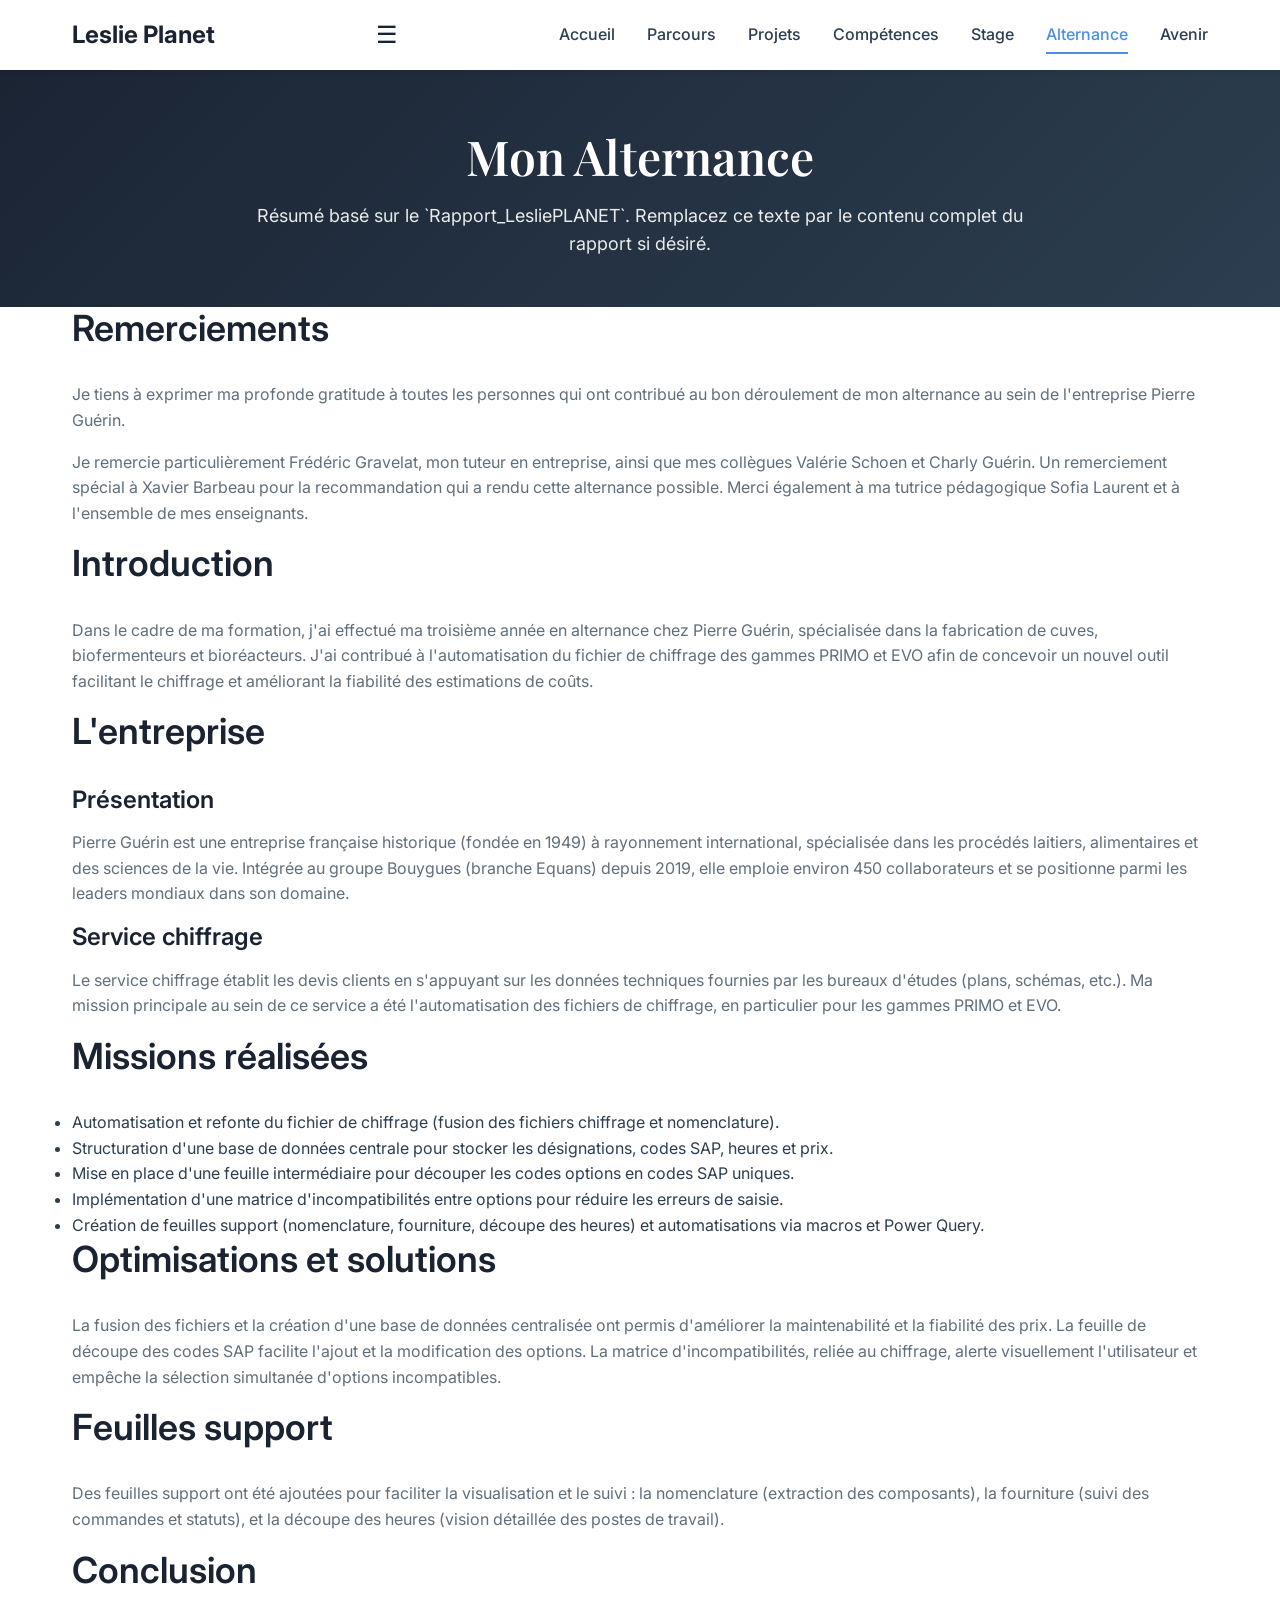
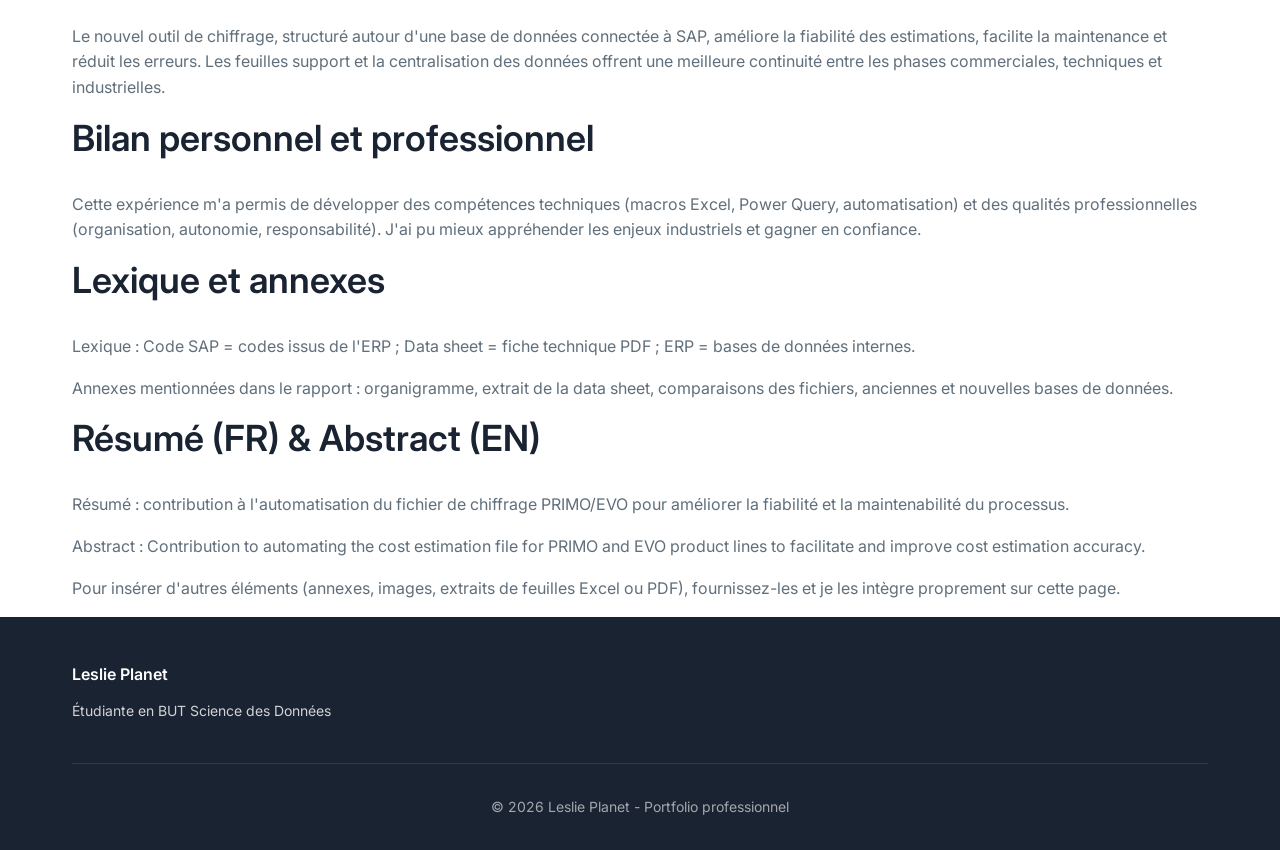
==== alternance.html @ d826988b "Add new page for alternance experience detailing contributions and learnings" ====
<!DOCTYPE html>
<html lang="fr">
<head>
    <meta charset="UTF-8">
    <meta name="viewport" content="width=device-width, initial-scale=1.0">
    <title>Alternance - Leslie Planet</title>
    <link rel="stylesheet" href="css/style.css">
    <meta name="description" content="Page dédiée à mon alternance / expérience en entreprise - contenu basé sur Rapport_V.1.3.0">
</head>
<body>
    <nav class="navbar">
        <div class="nav-container">
            <a href="index.html" class="nav-logo">Leslie Planet</a>
            <ul class="nav-menu">
                <li><a href="index.html" class="nav-link">Accueil</a></li>
                <li><a href="parcours.html" class="nav-link">Parcours</a></li>
                <li><a href="projets.html" class="nav-link">Projets</a></li>
                <li><a href="competences.html" class="nav-link">Compétences</a></li>
                <li><a href="stage.html" class="nav-link">Stage</a></li>
                <li><a href="alternance.html" class="nav-link active">Alternance</a></li>
                <li><a href="avenir.html" class="nav-link">Avenir</a></li>
            </ul>
        </div>
    </nav>

    <section class="page-header">
        <div class="container">
            <h1>Mon Alternance</h1>
            <p class="page-subtitle">Résumé basé sur le `Rapport_LesliePLANET`. Remplacez ce texte par le contenu complet du rapport si désiré.</p>
        </div>
    </section>

    <section class="content-section">
        <div class="container">
            <h2>Remerciements</h2>
            <p>Je tiens à exprimer ma profonde gratitude à toutes les personnes qui ont contribué au bon déroulement de mon alternance au sein de l'entreprise Pierre Guérin.</p>
            <p>Je remercie particulièrement Frédéric Gravelat, mon tuteur en entreprise, ainsi que mes collègues Valérie Schoen et Charly Guérin. Un remerciement spécial à Xavier Barbeau pour la recommandation qui a rendu cette alternance possible. Merci également à ma tutrice pédagogique Sofia Laurent et à l'ensemble de mes enseignants.</p>

            <h2>Introduction</h2>
            <p>Dans le cadre de ma formation, j'ai effectué ma troisième année en alternance chez Pierre Guérin, spécialisée dans la fabrication de cuves, biofermenteurs et bioréacteurs. J'ai contribué à l'automatisation du fichier de chiffrage des gammes PRIMO et EVO afin de concevoir un nouvel outil facilitant le chiffrage et améliorant la fiabilité des estimations de coûts.</p>

            <h2>L'entreprise</h2>
            <h3>Présentation</h3>
            <p>Pierre Guérin est une entreprise française historique (fondée en 1949) à rayonnement international, spécialisée dans les procédés laitiers, alimentaires et des sciences de la vie. Intégrée au groupe Bouygues (branche Equans) depuis 2019, elle emploie environ 450 collaborateurs et se positionne parmi les leaders mondiaux dans son domaine.</p>

            <h3>Service chiffrage</h3>
            <p>Le service chiffrage établit les devis clients en s'appuyant sur les données techniques fournies par les bureaux d'études (plans, schémas, etc.). Ma mission principale au sein de ce service a été l'automatisation des fichiers de chiffrage, en particulier pour les gammes PRIMO et EVO.</p>

            <h2>Missions réalisées</h2>
            <ul>
                <li>Automatisation et refonte du fichier de chiffrage (fusion des fichiers chiffrage et nomenclature).</li>
                <li>Structuration d'une base de données centrale pour stocker les désignations, codes SAP, heures et prix.</li>
                <li>Mise en place d'une feuille intermédiaire pour découper les codes options en codes SAP uniques.</li>
                <li>Implémentation d'une matrice d'incompatibilités entre options pour réduire les erreurs de saisie.</li>
                <li>Création de feuilles support (nomenclature, fourniture, découpe des heures) et automatisations via macros et Power Query.</li>
            </ul>

            <h2>Optimisations et solutions</h2>
            <p>La fusion des fichiers et la création d'une base de données centralisée ont permis d'améliorer la maintenabilité et la fiabilité des prix. La feuille de découpe des codes SAP facilite l'ajout et la modification des options. La matrice d'incompatibilités, reliée au chiffrage, alerte visuellement l'utilisateur et empêche la sélection simultanée d'options incompatibles.</p>

            <h2>Feuilles support</h2>
            <p>Des feuilles support ont été ajoutées pour faciliter la visualisation et le suivi : la nomenclature (extraction des composants), la fourniture (suivi des commandes et statuts), et la découpe des heures (vision détaillée des postes de travail).</p>

            <h2>Conclusion</h2>
            <p>Le nouvel outil de chiffrage, structuré autour d'une base de données connectée à SAP, améliore la fiabilité des estimations, facilite la maintenance et réduit les erreurs. Les feuilles support et la centralisation des données offrent une meilleure continuité entre les phases commerciales, techniques et industrielles.</p>

            <h2>Bilan personnel et professionnel</h2>
            <p>Cette expérience m'a permis de développer des compétences techniques (macros Excel, Power Query, automatisation) et des qualités professionnelles (organisation, autonomie, responsabilité). J'ai pu mieux appréhender les enjeux industriels et gagner en confiance.</p>

            <h2>Lexique et annexes</h2>
            <p>Lexique : Code SAP = codes issus de l'ERP ; Data sheet = fiche technique PDF ; ERP = bases de données internes.</p>
            <p>Annexes mentionnées dans le rapport : organigramme, extrait de la data sheet, comparaisons des fichiers, anciennes et nouvelles bases de données.</p>

            <h2>Résumé (FR) & Abstract (EN)</h2>
            <p>Résumé : contribution à l'automatisation du fichier de chiffrage PRIMO/EVO pour améliorer la fiabilité et la maintenabilité du processus.</p>
            <p>Abstract : Contribution to automating the cost estimation file for PRIMO and EVO product lines to facilitate and improve cost estimation accuracy.</p>

            <p>Pour insérer d'autres éléments (annexes, images, extraits de feuilles Excel ou PDF), fournissez-les et je les intègre proprement sur cette page.</p>
        </div>
    </section>

    <footer class="footer">
        <div class="container">
            <div class="footer-content">
                <div class="footer-section">
                    <h4>Leslie Planet</h4>
                    <p>Étudiante en BUT Science des Données</p>
                </div>
            </div>
            <div class="footer-bottom">
                <p>&copy; 2026 Leslie Planet - Portfolio professionnel</p>
            </div>
        </div>
    </footer>

    <script src="js/script.js"></script>
</body>
</html>
---- css/style.css ----
@import url('https://fonts.googleapis.com/css2?family=Inter:wght@300;400;500;600;700&family=Playfair+Display:wght@700&display=swap');

/* Variables CSS */
:root {
    --primary-dark: #1a2332;
    --primary-blue: #4a90e2;
    --secondary-blue: #357abd;
    --light-bg: #f5f7fa;
    --text-dark: #2c3e50;
    --text-light: #606f7b;
    --white: #ffffff;
    --border-color: #e1e8ed;
    --shadow-sm: 0 2px 4px rgba(0,0,0,0.05);
    --shadow-md: 0 4px 12px rgba(0,0,0,0.08);
    --shadow-lg: 0 8px 24px rgba(0,0,0,0.12);
    --transition: all 0.3s ease;
    
    /* Couleurs des compétences */
    --comp-1-primary: #4a90e2;
    --comp-1-secondary: #357abd;
    --comp-2-primary: #27ae60;
    --comp-2-secondary: #1e8449;
    --comp-3-primary: #f39c12;
    --comp-3-secondary: #d68910;
    --comp-4-primary: #9b59b6;
    --comp-4-secondary: #7d3c98;
}

/* Reset & Base */
* {
    margin: 0;
    padding: 0;
    box-sizing: border-box;
}

body {
    font-family: 'Inter', sans-serif;
    background-color: var(--white);
    color: var(--text-dark);
    line-height: 1.6;
    font-size: 16px;
}

h1, h2, h3, h4, h5, h6 {
    font-weight: 600;
    line-height: 1.2;
    color: var(--primary-dark);
}

h1 {
    font-size: 3rem;
    font-family: 'Playfair Display', serif;
}

h2 {
    font-size: 2.25rem;
    margin-bottom: 2rem;
}

h3 {
    font-size: 1.5rem;
    margin-bottom: 1rem;
}

p {
    margin-bottom: 1rem;
    color: var(--text-light);
}

a {
    text-decoration: none;
    color: var(--primary-blue);
    transition: var(--transition);
}

a:hover {
    color: var(--secondary-blue);
}

.container {
    max-width: 1200px;
    margin: 0 auto;
    padding: 0 2rem;
}

/* Navigation */
.navbar {
    position: fixed;
    top: 0;
    left: 0;
    right: 0;
    background: var(--white);
    box-shadow: var(--shadow-sm);
    z-index: 1000;
    padding: 1rem 0;
}

.nav-container {
    max-width: 1200px;
    margin: 0 auto;
    padding: 0 2rem;
    display: flex;
    justify-content: space-between;
    align-items: center;
}

.nav-logo {
    font-size: 1.5rem;
    font-weight: 700;
    color: var(--primary-dark);
}

.nav-menu {
    display: flex;
    list-style: none;
    gap: 2rem;
}

.nav-link {
    color: var(--text-dark);
    font-weight: 500;
    padding: 0.5rem 0;
    border-bottom: 2px solid transparent;
    transition: var(--transition);
}

.nav-link:hover,
.nav-link.active {
    color: var(--primary-blue);
    border-bottom-color: var(--primary-blue);
}

/* Hero Section */
.hero {
    min-height: 100vh;
    display: flex;
    align-items: center;
    padding: 6rem 2rem 4rem;
    background: linear-gradient(135deg, var(--light-bg) 0%, var(--white) 100%);
}

.hero .container {
    display: grid;
    grid-template-columns: 1.5fr 1fr;
    gap: 4rem;
    align-items: center;
}

.hero-tag {
    display: inline-block;
    padding: 0.5rem 1rem;
    margin-bottom: 1rem;
    background: var(--primary-blue);
    color: var(--white);
    border-radius: 50px;
    font-size: 0.875rem;
    font-weight: 500;
}

.hero h1 {
    margin-bottom: 1.5rem;
    line-height: 1.1;
}

.hero .highlight {
    color: var(--primary-blue);
}

.hero-description {
    font-size: 1.125rem;
    margin-bottom: 2rem;
    color: var(--text-light);
}

.hero-stats {
    display: flex;
    gap: 3rem;
    margin-bottom: 2rem;
}

.stat-item {
    display: flex;
    flex-direction: column;
}

.stat-number {
    font-size: 2.5rem;
    font-weight: 700;
    color: var(--primary-blue);
    line-height: 1;
}

.stat-label {
    font-size: 0.875rem;
    color: var(--text-light);
    margin-top: 0.5rem;
}

.hero-cta {
    display: flex;
    gap: 1rem;
}

.btn {
    display: inline-block;
    padding: 0.875rem 2rem;
    border-radius: 8px;
    font-weight: 600;
    transition: var(--transition);
}

.btn-primary {
    background: var(--primary-blue);
    color: var(--white);
}

.btn-primary:hover {
    background: var(--secondary-blue);
    transform: translateY(-2px);
    box-shadow: var(--shadow-md);
}

.btn-secondary {
    background: transparent;
    color: var(--primary-blue);
    border: 2px solid var(--primary-blue);
}

.btn-secondary:hover {
    background: var(--primary-blue);
    color: var(--white);
}

.hero-image img {
    width: 100%;
    max-width: 400px;
    border-radius: 20px;
    box-shadow: var(--shadow-lg);
    object-fit: cover;
}

/* Page Header */
.page-header {
    padding: 8rem 0 3rem;
    background: linear-gradient(135deg, var(--primary-dark) 0%, var(--text-dark) 100%);
    color: var(--white);
    text-align: center;
}

.page-header h1 {
    color: var(--white);
    margin-bottom: 1rem;
}

.page-subtitle {
    font-size: 1.125rem;
    color: rgba(255,255,255,0.9);
    max-width: 800px;
    margin: 0 auto;
}

/* Intro Section */
.intro-section {
    padding: 4rem 0;
}

.intro-grid {
    display: grid;
    grid-template-columns: 1.5fr 1fr;
    gap: 3rem;
    align-items: start;
}

.intro-text p {
    margin-bottom: 1.5rem;
}

.intro-values h3 {
    margin-bottom: 1.5rem;
}

.values-list {
    list-style: none;
}

.values-list li {
    display: flex;
    gap: 1rem;
    margin-bottom: 1.5rem;
    padding: 1rem;
    background: var(--light-bg);
    border-radius: 8px;
}

.value-icon {
    font-size: 2rem;
    flex-shrink: 0;
}

.values-list strong {
    display: block;
    color: var(--primary-dark);
    margin-bottom: 0.25rem;
}

.values-list p {
    margin: 0;
    font-size: 0.875rem;
}

/* Highlights Section */
.highlights-section {
    padding: 4rem 0;
    background: var(--light-bg);
}

.highlights-grid {
    display: grid;
    grid-template-columns: repeat(auto-fit, minmax(280px, 1fr));
    gap: 2rem;
}

.highlight-card {
    padding: 2rem;
    background: var(--white);
    border-radius: 12px;
    box-shadow: var(--shadow-sm);
    transition: var(--transition);
    display: flex;
    flex-direction: column;
}

.highlight-card:hover {
    transform: translateY(-4px);
    box-shadow: var(--shadow-md);
}

.card-icon {
    font-size: 3rem;
    margin-bottom: 1rem;
}

.highlight-card h3 {
    color: var(--primary-dark);
    margin-bottom: 0.75rem;
}

.highlight-card p {
    flex-grow: 1;
    margin-bottom: 1rem;
}

.card-link {
    color: var(--primary-blue);
    font-weight: 600;
    font-size: 0.875rem;
}

/* Formation Section - Chronographie */
.formation-section {
    padding: 4rem 0;
    background: var(--light-bg);
}

.formation-timeline {
    position: relative;
    padding-left: 5rem;
    margin-top: 3rem;
}

.formation-timeline::before {
    content: '';
    position: absolute;
    left: 2.5rem;
    top: 0;
    bottom: 0;
    width: 3px;
    background: linear-gradient(to bottom, var(--primary-blue), var(--secondary-blue));
}

.formation-timeline-item {
    position: relative;
    margin-bottom: 3rem;
    padding-left: 2rem;
}

.formation-timeline-item.highlighted .formation-timeline-content {
    border: 2px solid var(--primary-blue);
    box-shadow: 0 8px 20px rgba(74, 144, 226, 0.15);
}

.formation-timeline-marker {
    position: absolute;
    left: -4.75rem;
    top: 0;
    width: 5rem;
    height: 5rem;
    background: var(--primary-blue);
    border-radius: 50%;
    display: flex;
    align-items: center;
    justify-content: center;
    border: 4px solid var(--white);
    box-shadow: 0 4px 12px rgba(74, 144, 226, 0.3);
    z-index: 2;
}

.formation-year {
    color: var(--white);
    font-weight: 700;
    font-size: 1.1rem;
}

.formation-timeline-content {
    background: var(--white);
    padding: 2.5rem;
    border-radius: 12px;
    box-shadow: var(--shadow-sm);
    transition: var(--transition);
    position: relative;
}

.formation-timeline-content::before {
    content: '';
    position: absolute;
    left: -1rem;
    top: 2rem;
    width: 0;
    height: 0;
    border-style: solid;
    border-width: 10px 16px 10px 0;
    border-color: transparent var(--white) transparent transparent;
}

.formation-timeline-content:hover {
    transform: translateX(8px);
    box-shadow: var(--shadow-md);
}

.formation-icon {
    font-size: 3rem;
    margin-bottom: 1rem;
}

.formation-timeline-content h3 {
    color: var(--primary-blue);
    margin-bottom: 0.5rem;
    font-size: 1.5rem;
}

.formation-date {
    display: inline-block;
    padding: 0.25rem 0.75rem;
    background: var(--primary-blue);
    color: var(--white);
    border-radius: 20px;
    font-size: 0.875rem;
    font-weight: 600;
    margin-bottom: 0.5rem;
}

.formation-lieu {
    color: var(--text-light);
    margin-bottom: 1.5rem;
    font-style: italic;
}

.formation-details h4 {
    color: var(--text-dark);
    margin-top: 1.5rem;
    margin-bottom: 0.75rem;
    font-size: 1rem;
}

.formation-details ul {
    margin: 0.5rem 0 1rem 1.5rem;
}

.formation-details li {
    margin-bottom: 0.5rem;
    line-height: 1.6;
}

.formation-desc {
    color: var(--text-light);
    line-height: 1.6;
    margin-top: 1rem;
}

/* Engagement Section */
.engagement-section {
    padding: 4rem 0;
}

.engagement-card {
    background: var(--white);
    padding: 2.5rem;
    border-radius: 12px;
    box-shadow: var(--shadow-md);
    border-left: 4px solid var(--accent-green);
}

.engagement-header {
    display: flex;
    align-items: flex-start;
    gap: 1.5rem;
    margin-bottom: 2rem;
}

.engagement-icon {
    font-size: 3.5rem;
    line-height: 1;
}

.engagement-header h3 {
    color: var(--primary-blue);
    margin-bottom: 0.5rem;
}

.engagement-role {
    display: block;
    font-weight: 600;
    color: var(--text-dark);
    margin-bottom: 0.25rem;
}

.engagement-date {
    display: inline-block;
    padding: 0.25rem 0.75rem;
    background: var(--accent-green);
    color: var(--white);
    border-radius: 20px;
    font-size: 0.875rem;
    font-weight: 600;
}

.engagement-content {
    line-height: 1.7;
}

.engagement-desc {
    color: var(--text-light);
    margin-bottom: 1.5rem;
    font-size: 1.05rem;
}

.engagement-content h4 {
    color: var(--text-dark);
    margin-top: 1.5rem;
    margin-bottom: 0.75rem;
    font-size: 1rem;
}

.engagement-content ul {
    margin: 0.5rem 0 1.5rem 1.5rem;
}

.engagement-content li {
    margin-bottom: 0.5rem;
}

.engagement-impact {
    margin-top: 2rem;
    padding: 1.5rem;
    background: var(--light-bg);
    border-radius: 8px;
    color: var(--text-dark);
    font-style: italic;
}

/* Timeline */
.timeline-section {
    padding: 4rem 0;
}

.timeline {
    position: relative;
    padding-left: 4rem;
}

.timeline::before {
    content: '';
    position: absolute;
    left: 1rem;
    top: 0;
    bottom: 0;
    width: 2px;
    background: var(--border-color);
}

.timeline-item {
    position: relative;
    margin-bottom: 3rem;
}

.timeline-marker {
    position: absolute;
    left: -3.25rem;
    width: 3rem;
    height: 3rem;
    background: var(--primary-blue);
    color: var(--white);
    border-radius: 50%;
    display: flex;
    align-items: center;
    justify-content: center;
    font-weight: 700;
    font-size: 1.125rem;
    box-shadow: var(--shadow-md);
}

.timeline-content {
    background: var(--white);
    padding: 2rem;
    border-radius: 12px;
    box-shadow: var(--shadow-sm);
}

.timeline-content h3 {
    color: var(--primary-dark);
    margin-bottom: 0.5rem;
}

.timeline-date {
    display: block;
    color: var(--primary-blue);
    font-size: 0.875rem;
    margin-bottom: 1.5rem;
    font-weight: 500;
}

.skills-block {
    margin-bottom: 1.5rem;
    padding: 1rem;
    background: var(--light-bg);
    border-radius: 8px;
}

.skills-block h4 {
    color: var(--primary-dark);
    margin-bottom: 0.75rem;
}

.skill-tags {
    display: flex;
    flex-wrap: wrap;
    gap: 0.5rem;
    margin-top: 0.75rem;
}

.tag {
    display: inline-block;
    padding: 0.375rem 0.75rem;
    background: var(--white);
    color: var(--primary-blue);
    border-radius: 50px;
    font-size: 0.75rem;
    font-weight: 500;
    border: 1px solid var(--border-color);
}

.project-link {
    margin-top: 1rem;
    padding-top: 1rem;
    border-top: 1px solid var(--border-color);
    font-size: 0.875rem;
}

/* Progression Summary */
.progression-summary {
    padding: 4rem 0;
    background: var(--light-bg);
}

.progression-grid {
    display: grid;
    grid-template-columns: repeat(auto-fit, minmax(250px, 1fr));
    gap: 2rem;
}

.progression-card {
    background: var(--white);
    padding: 1.5rem;
    border-radius: 12px;
    box-shadow: var(--shadow-sm);
}

.progression-bar {
    margin: 1rem 0;
}

.bar {
    height: 8px;
    background: var(--border-color);
    border-radius: 50px;
    overflow: hidden;
}

.bar-fill {
    height: 100%;
    background: linear-gradient(90deg, var(--primary-blue), var(--secondary-blue));
    border-radius: 50px;
    transition: width 1s ease;
}

/* Projects Grid */
.filters-section {
    padding: 2rem 0;
    background: var(--light-bg);
}

.filters-section .container {
    display: flex;
    flex-direction: column;
    gap: 1.5rem;
}

.filter-group {
    display: flex;
    flex-direction: column;
    gap: 0.75rem;
}

.filter-group h3 {
    font-size: 1rem;
    margin: 0;
    color: var(--text-dark);
    font-weight: 600;
}

.filters {
    display: flex;
    gap: 0.5rem;
    flex-wrap: wrap;
}

.filter-btn {
    padding: 0.5rem 1.25rem;
    background: var(--white);
    border: 2px solid var(--border-color);
    border-radius: 50px;
    color: var(--text-dark);
    font-weight: 500;
    cursor: pointer;
    transition: var(--transition);
    font-size: 0.9rem;
}

.filter-btn:hover,
.filter-btn.active {
    background: var(--primary-blue);
    border-color: var(--primary-blue);
    color: var(--white);
}

.sort {
    display: flex;
    align-items: center;
    align-self: flex-end;
    gap: 0.5rem;
}

.sort select {
    padding: 0.5rem 1rem;
    border: 2px solid var(--border-color);
    border-radius: 8px;
    font-family: inherit;
    cursor: pointer;
}

.projects-grid-section {
    padding: 4rem 0;
}

.projects-grid {
    display: grid;
    grid-template-columns: repeat(auto-fill, minmax(350px, 1fr));
    gap: 2rem;
}

.project-card {
    background: var(--white);
    border-radius: 12px;
    box-shadow: var(--shadow-sm);
    overflow: hidden;
    transition: var(--transition);
}

.project-card:hover {
    transform: translateY(-4px);
    box-shadow: var(--shadow-md);
}

.project-image {
    position: relative;
    height: 200px;
    overflow: hidden;
}

.project-image img {
    width: 100%;
    height: 100%;
    object-fit: cover;
    transition: var(--transition);
}

.project-card:hover .project-image img {
    transform: scale(1.05);
}

.project-overlay {
    position: absolute;
    top: 1rem;
    right: 1rem;
}

.project-semestre {
    padding: 0.375rem 0.75rem;
    background: var(--primary-blue);
    color: var(--white);
    border-radius: 50px;
    font-size: 0.75rem;
    font-weight: 600;
}

.project-content {
    padding: 1.5rem;
}

.project-content h3 {
    margin-bottom: 0.5rem;
}

.project-date {
    color: var(--primary-blue);
    font-size: 0.875rem;
    font-weight: 500;
    margin-bottom: 0.75rem;
}

.project-desc {
    font-size: 0.875rem;
    margin-bottom: 1rem;
}

.project-tags {
    display: flex;
    flex-wrap: wrap;
    gap: 0.5rem;
    margin-bottom: 1rem;
}

.project-difficulty {
    margin-top: 1rem;
    padding-top: 1rem;
    border-top: 1px solid var(--border-color);
    font-size: 0.875rem;
}

.project-difficulty ul {
    margin-top: 0.5rem;
    padding-left: 1.25rem;
}

.project-difficulty li {
    margin-bottom: 0.25rem;
    color: var(--text-light);
}

/* Skills Section */
/* Compétences BUT Maquette */
.competences-but-section {
    padding: 4rem 0;
    background: var(--light-bg);
}

.competence-card {
    background: var(--white);
    border-radius: 16px;
    box-shadow: var(--shadow-md);
    margin-bottom: 3rem;
    overflow: hidden;
    transition: var(--transition);
}

.competence-card:hover {
    box-shadow: var(--shadow-lg);
    transform: translateY(-2px);
}

.competence-card.highlighted {
    border: 2px solid var(--comp-4-primary);
}

/* Couleurs spécifiques par compétence */
.comp-1 .competence-header {
    background: linear-gradient(135deg, var(--comp-1-primary) 0%, var(--comp-1-secondary) 100%);
}

.comp-2 .competence-header {
    background: linear-gradient(135deg, var(--comp-2-primary) 0%, var(--comp-2-secondary) 100%);
}

.comp-3 .competence-header {
    background: linear-gradient(135deg, var(--comp-3-primary) 0%, var(--comp-3-secondary) 100%);
}

.comp-4 .competence-header {
    background: linear-gradient(135deg, var(--comp-4-primary) 0%, var(--comp-4-secondary) 100%);
}

.competence-header {
    color: var(--white);
    padding: 2.5rem 2rem;
    display: flex;
    align-items: center;
    gap: 1.5rem;
    position: relative;
}

.competence-icon {
    font-size: 3rem;
    min-width: 60px;
    text-align: center;
}

.competence-header h2 {
    color: var(--white);
    margin: 0;
    font-size: 1.75rem;
    flex: 1;
}

.parcours-badge {
    position: absolute;
    top: 1rem;
    right: 1rem;
    background: rgba(255, 255, 255, 0.2);
    backdrop-filter: blur(10px);
    color: var(--white);
    padding: 0.5rem 1rem;
    border-radius: 50px;
    font-size: 0.75rem;
    font-weight: 600;
    text-transform: uppercase;
    letter-spacing: 0.5px;
    border: 1px solid rgba(255, 255, 255, 0.3);
}

.competence-levels {
    padding: 0;
}

.competence-level {
    padding: 2rem;
    border-bottom: 1px solid var(--border-color);
}

.competence-level:last-child {
    border-bottom: none;
}

.competence-level h3 {
    display: flex;
    align-items: center;
    gap: 1rem;
    color: var(--primary-dark);
    font-size: 1.25rem;
    margin-bottom: 1.5rem;
}

.level-badge {
    color: var(--white);
    padding: 0.5rem 1rem;
    border-radius: 50px;
    font-size: 0.875rem;
    font-weight: 600;
    white-space: nowrap;
}

.comp-1 .level-badge {
    background: var(--comp-1-primary);
}

.comp-2 .level-badge {
    background: var(--comp-2-primary);
}

.comp-3 .level-badge {
    background: var(--comp-3-primary);
}

.comp-4 .level-badge {
    background: var(--comp-4-primary);
}

.competence-items {
    list-style: none;
    padding: 0;
    margin: 0 0 1.5rem 0;
}

.competence-items li {
    position: relative;
    padding-left: 2rem;
    margin-bottom: 0.75rem;
    color: var(--text-dark);
    line-height: 1.6;
}

.competence-items li::before {
    content: "✓";
    position: absolute;
    left: 0;
    font-weight: bold;
    font-size: 1.1rem;
}

.comp-1 .competence-items li::before {
    color: var(--comp-1-primary);
}

.comp-2 .competence-items li::before {
    color: var(--comp-2-primary);
}

.comp-3 .competence-items li::before {
    color: var(--comp-3-primary);
}

.comp-4 .competence-items li::before {
    color: var(--comp-4-primary);
}

.projets-associes {
    background: var(--light-bg);
    padding: 1rem 1.5rem;
    border-radius: 8px;
    font-size: 0.9rem;
}

.projets-associes strong {
    color: var(--primary-dark);
    margin-right: 0.5rem;
}

.comp-1 .projets-associes a {
    color: var(--comp-1-primary);
}

.comp-2 .projets-associes a {
    color: var(--comp-2-primary);
}

.comp-3 .projets-associes a {
    color: var(--comp-3-primary);
}

.comp-4 .projets-associes a {
    color: var(--comp-4-primary);
}

.projets-associes a {
    text-decoration: none;
    font-weight: 500;
    transition: var(--transition);
}

.projets-associes a:hover {
    text-decoration: underline;
    opacity: 0.8;
}

.projets-associes a::after {
    content: "";
    margin: 0 0.3rem;
}

/* Page Stage */
.stage-overview {
    padding: 4rem 0;
}

.overview-card {
    background: var(--white);
    padding: 2.5rem;
    border-radius: 16px;
    box-shadow: var(--shadow-md);
    margin-bottom: 2rem;
}

.overview-card h2 {
    color: var(--primary-dark);
    margin-bottom: 1.5rem;
}

.ima-stats {
    display: grid;
    grid-template-columns: repeat(auto-fit, minmax(150px, 1fr));
    gap: 2rem;
    margin: 2rem 0;
}

.stat-item {
    display: flex;
    flex-direction: column;
    align-items: center;
    text-align: center;
    padding: 1.5rem;
    background: var(--light-bg);
    border-radius: 12px;
}

.stat-number {
    font-size: 2.5rem;
    font-weight: 700;
    color: var(--primary-blue);
    line-height: 1;
}

.stat-label {
    font-size: 0.875rem;
    color: var(--text-light);
    margin-top: 0.5rem;
}

.secteurs {
    margin-top: 2rem;
}

.secteurs h3 {
    margin-bottom: 1rem;
}

.secteurs ul {
    list-style: none;
    padding: 0;
}

.secteurs li {
    padding: 0.75rem 0;
    border-bottom: 1px solid var(--border-color);
}

.secteurs li:last-child {
    border-bottom: none;
}

/* Système d'onglets */
.missions-section {
    padding: 4rem 0;
    background: var(--light-bg);
}

.tabs-container {
    background: var(--white);
    border-radius: 16px;
    box-shadow: var(--shadow-md);
    overflow: hidden;
}

.tabs-nav {
    display: flex;
    background: var(--light-bg);
    border-bottom: 2px solid var(--border-color);
    overflow-x: auto;
}

.tab-btn {
    flex: 1;
    min-width: 150px;
    padding: 1.25rem 1.5rem;
    background: transparent;
    border: none;
    color: var(--text-dark);
    font-size: 0.95rem;
    font-weight: 500;
    cursor: pointer;
    transition: var(--transition);
    white-space: nowrap;
    position: relative;
}

.tab-btn:hover {
    background: rgba(74, 144, 226, 0.1);
}

.tab-btn.active {
    color: var(--primary-blue);
    background: var(--white);
}

.tab-btn.active::after {
    content: "";
    position: absolute;
    bottom: -2px;
    left: 0;
    right: 0;
    height: 2px;
    background: var(--primary-blue);
}

.tabs-content {
    padding: 3rem;
}

.tab-pane {
    display: none;
}

.tab-pane.active {
    display: block;
    animation: fadeIn 0.3s ease-in;
}

@keyframes fadeIn {
    from {
        opacity: 0;
        transform: translateY(10px);
    }
    to {
        opacity: 1;
        transform: translateY(0);
    }
}

.tab-pane h3 {
    color: var(--primary-dark);
    margin-bottom: 2rem;
    font-size: 1.75rem;
}

/* Mission items */
.mission-item {
    background: var(--light-bg);
    padding: 2rem;
    border-radius: 12px;
    margin-bottom: 2rem;
    border-left: 4px solid var(--primary-blue);
}

.mission-item.highlighted {
    background: linear-gradient(135deg, rgba(74, 144, 226, 0.05) 0%, rgba(53, 122, 189, 0.05) 100%);
    border-left: 4px solid var(--primary-blue);
    box-shadow: var(--shadow-sm);
}

.mission-item h4 {
    color: var(--primary-blue);
    margin-bottom: 1rem;
    font-size: 1.25rem;
}

.mission-item h5 {
    color: var(--text-dark);
    margin-top: 1.5rem;
    margin-bottom: 0.75rem;
    font-size: 1.1rem;
}

.mission-item ul {
    margin-left: 1.5rem;
    color: var(--text-dark);
}

.mission-item li {
    margin-bottom: 0.5rem;
    line-height: 1.6;
}

.context, .challenge, .achievement, .learning, .insight, .contribution, .note {
    display: block;
    padding: 1rem 1.5rem;
    border-radius: 8px;
    margin: 1rem 0;
    font-style: italic;
}

.context {
    background: rgba(74, 144, 226, 0.1);
    border-left: 3px solid var(--primary-blue);
}

.challenge {
    background: rgba(231, 76, 60, 0.1);
    border-left: 3px solid #e74c3c;
}

.achievement {
    background: rgba(46, 204, 113, 0.1);
    border-left: 3px solid #2ecc71;
}

.learning {
    background: rgba(155, 89, 182, 0.1);
    border-left: 3px solid #9b59b6;
}

.insight {
    background: rgba(243, 156, 18, 0.1);
    border-left: 3px solid #f39c12;
}

.contribution {
    background: rgba(52, 152, 219, 0.1);
    border-left: 3px solid #3498db;
}

.note {
    background: rgba(149, 165, 166, 0.1);
    border-left: 3px solid #95a5a6;
    font-style: normal;
    font-size: 0.9rem;
}

/* Compétences grid */
.competences-grid {
    display: grid;
    grid-template-columns: repeat(auto-fit, minmax(280px, 1fr));
    gap: 2rem;
    margin-bottom: 3rem;
}

.competence-category {
    background: var(--light-bg);
    padding: 2rem;
    border-radius: 12px;
}

.competence-category h4 {
    color: var(--primary-blue);
    margin-bottom: 1rem;
}

.competence-category ul {
    list-style: none;
    padding: 0;
}

.competence-category li {
    padding: 0.5rem 0;
    padding-left: 1.5rem;
    position: relative;
}

.competence-category li::before {
    content: "✓";
    position: absolute;
    left: 0;
    color: var(--primary-blue);
    font-weight: bold;
}

.competences-but {
    background: linear-gradient(135deg, rgba(74, 144, 226, 0.1) 0%, rgba(53, 122, 189, 0.1) 100%);
    padding: 2rem;
    border-radius: 12px;
    border: 2px solid var(--primary-blue);
}

.competences-but h4 {
    color: var(--primary-dark);
    margin-bottom: 1.5rem;
}

.but-mapping {
    display: grid;
    grid-template-columns: repeat(auto-fit, minmax(250px, 1fr));
    gap: 1.5rem;
}

.but-item {
    background: var(--white);
    padding: 1.5rem;
    border-radius: 8px;
}

.but-badge {
    display: inline-block;
    background: var(--primary-blue);
    color: var(--white);
    padding: 0.4rem 0.8rem;
    border-radius: 50px;
    font-size: 0.75rem;
    font-weight: 600;
    margin-bottom: 0.75rem;
}

/* Bilan sections */
.bilan-section {
    margin-bottom: 3rem;
}

.bilan-section h4 {
    color: var(--primary-dark);
    margin-bottom: 1.5rem;
    font-size: 1.5rem;
}

.bilan-section ul {
    margin-left: 1.5rem;
}

.bilan-section li {
    margin-bottom: 0.75rem;
    line-height: 1.6;
}

.bilan-section.warning {
    background: rgba(243, 156, 18, 0.05);
    padding: 2rem;
    border-radius: 12px;
    border-left: 4px solid #f39c12;
}

.bilan-section.positive {
    background: rgba(46, 204, 113, 0.05);
    padding: 2rem;
    border-radius: 12px;
    border-left: 4px solid #2ecc71;
}

.bilan-section.conclusion {
    background: linear-gradient(135deg, rgba(74, 144, 226, 0.1) 0%, rgba(155, 89, 182, 0.1) 100%);
    padding: 2.5rem;
    border-radius: 12px;
    border: 2px solid var(--primary-blue);
}

.improvement-item {
    background: var(--white);
    padding: 1.5rem;
    border-radius: 8px;
    margin-bottom: 1.5rem;
}

.improvement-item h5 {
    color: var(--primary-blue);
    margin-bottom: 0.75rem;
}

.action-taken {
    color: #2ecc71;
    font-weight: 500;
    margin-top: 0.5rem;
}

.result {
    color: var(--text-dark);
    font-style: italic;
    margin-top: 0.5rem;
}

blockquote {
    border-left: 4px solid var(--primary-blue);
    padding-left: 1.5rem;
    margin: 1.5rem 0;
    font-style: italic;
    color: var(--text-dark);
}

blockquote p {
    margin: 0.5rem 0;
}

/* Vision Section */
.vision-section {
    padding: 4rem 0;
}

.vision-grid {
    display: grid;
    grid-template-columns: repeat(auto-fit, minmax(280px, 1fr));
    gap: 2rem;
    margin-top: 2rem;
}

.vision-item {
    background: var(--white);
    padding: 2rem;
    border-radius: 12px;
    box-shadow: var(--shadow-sm);
}

/* Positioning */
.positioning-section {
    padding: 4rem 0;
    background: var(--light-bg);
}

.job-cards {
    display: grid;
    gap: 2rem;
    margin-top: 2rem;
}

.job-card {
    background: var(--white);
    padding: 2rem;
    border-radius: 12px;
    box-shadow: var(--shadow-sm);
    border-left: 4px solid var(--border-color);
}

.job-card.strong {
    border-left-color: #22c55e;
}

.job-card.medium {
    border-left-color: #f59e0b;
}

.job-card.weak {
    border-left-color: #3b82f6;
}

.affinity {
    display: inline-block;
    margin-bottom: 1rem;
    padding: 0.375rem 0.75rem;
    border-radius: 50px;
    font-size: 0.875rem;
    font-weight: 600;
}

.positioning-conclusion {
    margin-top: 3rem;
    padding: 2rem;
    background: var(--primary-blue);
    color: var(--white);
    border-radius: 12px;
}

.positioning-conclusion h3 {
    color: var(--white);
    margin-bottom: 1rem;
}

.positioning-conclusion p {
    color: rgba(255,255,255,0.95);
}

/* Feedback */
.feedback-section {
    padding: 4rem 0;
}

.feedback-grid {
    display: grid;
    grid-template-columns: repeat(auto-fit, minmax(300px, 1fr));
    gap: 2rem;
    margin-top: 2rem;
}

.feedback-item {
    background: var(--white);
    padding: 2rem;
    border-radius: 12px;
    box-shadow: var(--shadow-sm);
}

.context,
.learning {
    margin-bottom: 1rem;
}

/* Improvement */
.improvement-section {
    padding: 4rem 0;
    background: var(--light-bg);
}

.improvement-grid {
    display: grid;
    gap: 2rem;
    margin-top: 2rem;
}

.improvement-item {
    background: var(--white);
    padding: 2rem;
    border-radius: 12px;
    box-shadow: var(--shadow-sm);
}

.objective,
.actions,
.timeline {
    margin-bottom: 1rem;
}

.actions ul {
    margin-top: 0.5rem;
    padding-left: 1.25rem;
}

.timeline {
    color: var(--primary-blue);
    font-weight: 600;
}

/* Ideal Mission */
.ideal-mission-section {
    padding: 4rem 0;
}

.mission-card {
    background: var(--white);
    padding: 2rem;
    border-radius: 12px;
    box-shadow: var(--shadow-sm);
    margin-bottom: 1.5rem;
}

.mission-card ul {
    padding-left: 1.25rem;
}

.mission-card li {
    margin-bottom: 0.5rem;
}

/* Projet Pro & Recruteur */
.projet-pro-section,
.recruteur-section,
.cesure-section {
    padding: 4rem 0;
}

.projet-pro-section {
    background: var(--light-bg);
}

.cesure-section {
    background: var(--white);
}

.cesure-content {
    margin-top: 2rem;
}

.cesure-intro {
    margin-bottom: 2rem;
    text-align: center;
}

.cesure-intro p {
    max-width: 900px;
    margin: 0 auto;
    font-size: 1.125rem;
    color: var(--text-dark);
}

.cesure-reasons {
    display: grid;
    grid-template-columns: repeat(auto-fit, minmax(300px, 1fr));
    gap: 2rem;
    margin-top: 2rem;
}

.cesure-card {
    background: var(--light-bg);
    padding: 2rem;
    border-radius: 12px;
    box-shadow: var(--shadow-sm);
    border-left: 4px solid var(--primary-blue);
}

.cesure-card h3 {
    color: var(--primary-blue);
    margin-bottom: 1rem;
}

.cesure-conclusion {
    margin-top: 3rem;
    padding: 2rem;
    background: var(--primary-blue);
    color: var(--white);
    border-radius: 12px;
    text-align: center;
}

.cesure-conclusion h3 {
    color: var(--white);
    margin-bottom: 1rem;
}

.cesure-conclusion p {
    color: rgba(255,255,255,0.95);
    font-size: 1.125rem;
}

.reason-cards {
    display: grid;
    grid-template-columns: repeat(auto-fit, minmax(300px, 1fr));
    gap: 2rem;
    margin-top: 2rem;
}

.reason-card {
    background: var(--white);
    padding: 2rem;
    border-radius: 12px;
    box-shadow: var(--shadow-sm);
}

.conclusion-projet {
    margin-top: 3rem;
    padding: 2rem;
    background: var(--primary-dark);
    color: var(--white);
    border-radius: 12px;
}

.conclusion-projet h3 {
    color: var(--white);
    margin-bottom: 1rem;
}

.conclusion-projet p {
    color: rgba(255,255,255,0.95);
}

.elevator-pitch {
    background: var(--light-bg);
    padding: 2rem;
    border-radius: 12px;
    margin-bottom: 3rem;
}

.key-messages {
    margin-top: 3rem;
}

.message-item {
    background: var(--white);
    padding: 2rem;
    border-radius: 12px;
    box-shadow: var(--shadow-sm);
    margin-bottom: 1.5rem;
}

/* Conseils */
.conseils-section {
    padding: 4rem 0;
background: var(--light-bg);
}

.conseil-cards {
    display: grid;
    grid-template-columns: repeat(auto-fit, minmax(300px, 1fr));
    gap: 2rem;
    margin-top: 2rem;
}

.conseil-card {
    background: var(--white);
    padding: 2rem;
    border-radius: 12px;
    box-shadow: var(--shadow-sm);
}

.advice-action {
    margin-top: 1rem;
    padding: 1rem;
    background: var(--light-bg);
    border-radius: 8px;
    font-size: 0.875rem;
}

.final-advice {
    margin-top: 3rem;
    padding: 2rem;
    background: var(--primary-blue);
    color: var(--white);
    border-radius: 12px;
    text-align: center;
}

.final-advice h3 {
    color: var(--white);
    margin-bottom: 1rem;
}

.final-advice p {
    color: rgba(255,255,255,0.95);
    font-size: 1.125rem;
}

/* Contact CTA */
.contact-cta {
    padding: 4rem 0;
    background: linear-gradient(135deg, var(--primary-dark) 0%, var(--text-dark) 100%);
    color: var(--white);
    text-align: center;
}

.contact-cta h2 {
    color: var(--white);
    margin-bottom: 1rem;
}

.contact-cta p {
    color: rgba(255,255,255,0.9);
    font-size: 1.125rem;
    margin-bottom: 2rem;
}

.cta-buttons {
    display: flex;
    justify-content: center;
    gap: 1rem;
    flex-wrap: wrap;
}

/* Footer */
.footer {
    background: var(--primary-dark);
    color: var(--white);
    padding: 3rem 0 1rem;
}

.footer-content {
    display: grid;
    grid-template-columns: repeat(auto-fit, minmax(250px, 1fr));
    gap: 2rem;
    margin-bottom: 2rem;
}

.footer-section h4 {
    color: var(--white);
    margin-bottom: 1rem;
}

.footer-section p,
.footer-section a {
    color: rgba(255,255,255,0.8);
    font-size: 0.875rem;
    margin-bottom: 0.5rem;
}

.footer-section a:hover {
    color: var(--white);
}

.footer-section ul {
    list-style: none;
}

.footer-section li {
    margin-bottom: 0.5rem;
}

.footer-bottom {
    text-align: center;
    padding-top: 2rem;
    border-top: 1px solid rgba(255,255,255,0.1);
}

.footer-bottom p {
    color: rgba(255,255,255,0.6);
    font-size: 0.875rem;
}

/* Modales Projets */
.modal {
    display: none;
    position: fixed;
    z-index: 2000;
    left: 0;
    top: 0;
    width: 100%;
    height: 100%;
    background-color: rgba(0, 0, 0, 0.7);
    justify-content: center;
    align-items: center;
    animation: fadeIn 0.3s ease;
}

@keyframes fadeIn {
    from {
        opacity: 0;
    }
    to {
        opacity: 1;
    }
}

.modal-content {
    background-color: var(--white);
    border-radius: 12px;
    max-width: 900px;
    width: 90%;
    max-height: 85vh;
    overflow-y: auto;
    position: relative;
    padding: 3rem;
    box-shadow: var(--shadow-lg);
    animation: slideUp 0.3s ease;
}

@keyframes slideUp {
    from {
        transform: translateY(50px);
        opacity: 0;
    }
    to {
        transform: translateY(0);
        opacity: 1;
    }
}

.modal-close {
    position: absolute;
    top: 1.5rem;
    right: 1.5rem;
    font-size: 2rem;
    color: var(--text-light);
    cursor: pointer;
    transition: var(--transition);
    line-height: 1;
    width: 40px;
    height: 40px;
    display: flex;
    align-items: center;
    justify-content: center;
    border-radius: 50%;
    background: var(--light-bg);
}

.modal-close:hover {
    color: var(--primary-dark);
    background: var(--border-color);
    transform: rotate(90deg);
}

#modal-body h2 {
    color: var(--primary-dark);
    margin-bottom: 0.5rem;
    font-size: 2rem;
}

.modal-date {
    color: var(--primary-blue);
    font-weight: 600;
    font-size: 1rem;
    margin-bottom: 2rem;
}

.modal-section {
    margin-top: 2rem;
    padding-top: 2rem;
    border-top: 2px solid var(--border-color);
}

.modal-section h3 {
    color: var(--primary-blue);
    margin-bottom: 1rem;
    font-size: 1.5rem;
}

.modal-section h4 {
    color: var(--text-dark);
    margin-top: 1.5rem;
    margin-bottom: 0.75rem;
    font-size: 1.1rem;
}

.modal-section p {
    color: var(--text-light);
    line-height: 1.8;
    margin-bottom: 1rem;
}

.modal-section ul {
    margin-left: 1.5rem;
    color: var(--text-light);
}

.modal-section ul li {
    margin-bottom: 0.75rem;
    line-height: 1.6;
}

.challenges-list {
    background: var(--light-bg);
    padding: 1.5rem;
    border-radius: 8px;
    margin-top: 1rem;
    list-style: none;
    margin-left: 0;
}

.challenges-list li {
    position: relative;
    padding-left: 1.5rem;
    margin-bottom: 1rem;
}

.challenges-list li:before {
    content: "→";
    position: absolute;
    left: 0;
    color: var(--primary-blue);
    font-weight: bold;
}

.modal-metiers {
    background: linear-gradient(135deg, var(--light-bg) 0%, var(--white) 100%);
    padding: 2rem;
    border-radius: 12px;
    border: 2px solid var(--primary-blue);
}

.metiers-tags {
    display: flex;
    flex-wrap: wrap;
    gap: 0.75rem;
    margin-top: 1rem;
}

.metier-tag {
    display: inline-block;
    padding: 0.75rem 1.25rem;
    background: var(--primary-blue);
    color: var(--white);
    border-radius: 50px;
    font-size: 0.9rem;
    font-weight: 600;
    box-shadow: var(--shadow-sm);
    transition: var(--transition);
}

.metier-tag:hover {
    background: var(--secondary-blue);
    transform: translateY(-2px);
    box-shadow: var(--shadow-md);
}

.project-card {
    transition: var(--transition);
}

.project-card:hover {
    transform: translateY(-8px);
    box-shadow: 0 12px 24px rgba(74, 144, 226, 0.2);
}

/* Responsive */
@media (max-width: 768px) {
    h1 {
        font-size: 2.25rem;
    }
    
    h2 {
        font-size: 1.875rem;
    }
    
    .hero .container {
        grid-template-columns: 1fr;
        gap: 2rem;
    }
    
    .hero-image {
        order: -1;
        text-align: center;
    }
    
    .hero-stats {
        flex-wrap: wrap;
        gap: 1.5rem;
    }
    
    .intro-grid {
        grid-template-columns: 1fr;
    }
    
    .nav-menu {
        flex-direction: column;
        gap: 0.5rem;
    }
    
    .projects-grid {
        grid-template-columns: 1fr;
    }
    
    .filter-group h3 {
        font-size: 0.9rem;
    }
    
    .filter-btn {
        padding: 0.4rem 1rem;
        font-size: 0.85rem;
    }
    
    .sort {
        align-self: flex-start;
    }
    
    .qualities-grid {
        grid-template-columns: 1fr;
    }
    
    .timeline {
        padding-left: 2.5rem;
    }
    
    .timeline-marker {
        left: -2.5rem;
        width: 2.5rem;
        height: 2.5rem;
        font-size: 1rem;
    }
    
    .modal-content {
        width: 95%;
        padding: 2rem;
        max-height: 90vh;
    }
    
    #modal-body h2 {
        font-size: 1.5rem;
    }
    
    .modal-section h3 {
        font-size: 1.25rem;
    }
    
    .metiers-tags {
        gap: 0.5rem;
    }
    
    .metier-tag {
        font-size: 0.8rem;
        padding: 0.5rem 1rem;
    }
    
    /* Compétences responsive */
    .competence-header {
        flex-direction: column;
        text-align: center;
        padding: 2rem 1.5rem;
    }
    
    .competence-icon {
        font-size: 2.5rem;
    }
    
    .competence-header h2 {
        font-size: 1.5rem;
    }
    
    .parcours-badge {
        position: static;
        display: inline-block;
        margin-top: 1rem;
    }
    
    .competence-level {
        padding: 1.5rem;
    }
    
    .competence-level h3 {
        flex-direction: column;
        align-items: flex-start;
        font-size: 1.1rem;
    }
    
    .competence-items li {
        padding-left: 1.5rem;
        font-size: 0.9rem;
    }
    
    /* Page Stage responsive */
    .tabs-nav {
        flex-wrap: wrap;
    }
    
    .tab-btn {
        min-width: 120px;
        font-size: 0.85rem;
        padding: 1rem;
    }
    
    .tabs-content {
        padding: 2rem 1.5rem;
    }
    
    .ima-stats {
        grid-template-columns: repeat(2, 1fr);
        gap: 1rem;
    }
    
    .stat-number {
        font-size: 2rem;
    }
    
    .mission-item {
        padding: 1.5rem;
    }
    
    .competences-grid {
        grid-template-columns: 1fr;
        gap: 1.5rem;
    }
    
    .but-mapping {
        grid-template-columns: 1fr;
    }
}

@media (max-width: 480px) {
    .container {
        padding: 0 1rem;
    }
    
    .hero-cta {
        flex-direction: column;
    }
    
    .btn {
        width: 100%;
        text-align: center;
    }
    
    .formation-timeline {
        padding-left: 2rem;
    }
    
    .formation-timeline::before {
        left: 0.75rem;
    }
    
    .formation-timeline-marker {
        left: -2rem;
        width: 2.5rem;
        height: 2.5rem;
    }
    
    .formation-year {
        font-size: 0.75rem;
    }
    
    .formation-timeline-content {
        padding: 1.25rem;
    }
    
    .formation-icon {
        font-size: 2rem;
    }
    
    .engagement-icon {
        font-size: 2.5rem;
    }
    
    .modal-content {
        padding: 1.5rem;
        width: 98%;
    }
    
    .modal-close {
        top: 1rem;
        right: 1rem;
        width: 35px;
        height: 35px;
        font-size: 1.5rem;
    }
    
    #modal-body h2 {
        font-size: 1.25rem;
        padding-right: 2rem;
    }
    
    .modal-metiers {
        padding: 1.5rem;
    }
    
    /* Compétences mobile */
    .competence-header {
        padding: 1.5rem 1rem;
    }
    
    .competence-icon {
        font-size: 2rem;
    }
    
    .competence-header h2 {
        font-size: 1.25rem;
    }
    
    .level-badge {
        font-size: 0.75rem;
        padding: 0.4rem 0.8rem;
    }
    
    .competence-level {
        padding: 1rem;
    }
    
    .projets-associes {
        padding: 0.75rem 1rem;
        font-size: 0.85rem;
    }
    
    /* Page Stage mobile */
    .tab-btn {
        min-width: 100px;
        font-size: 0.75rem;
        padding: 0.75rem 0.5rem;
    }
    
    .tabs-content {
        padding: 1.5rem 1rem;
    }
    
    .tab-pane h3 {
        font-size: 1.5rem;
    }
    
    .ima-stats {
        grid-template-columns: 1fr;
    }
    
    .stat-number {
        font-size: 1.75rem;
    }
    
    .overview-card {
        padding: 1.5rem;
    }
    
    .mission-item {
        padding: 1rem;
    }
    
    .mission-item h4 {
        font-size: 1.1rem;
    }
}
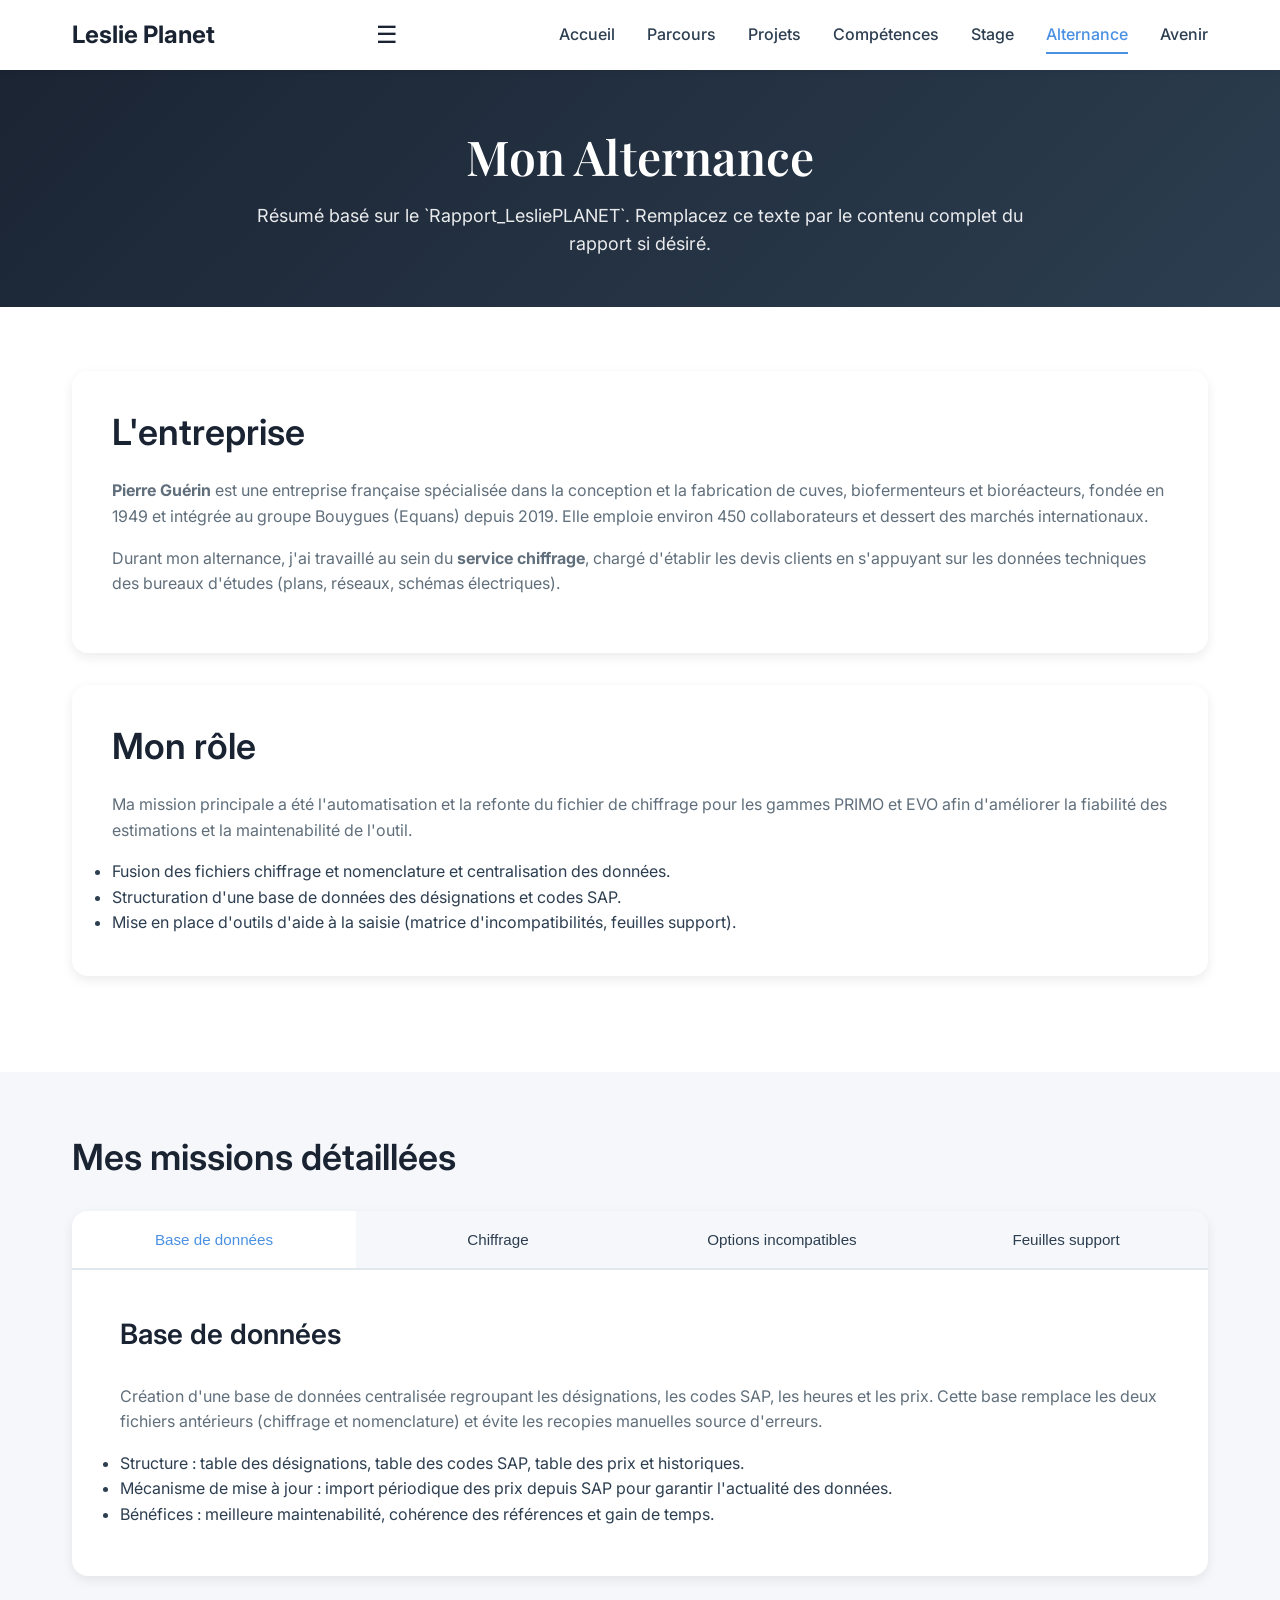
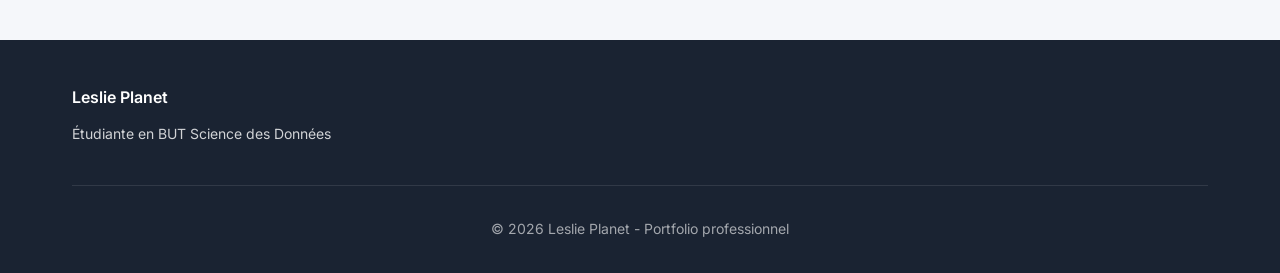
==== commit acaf68f5: "feat: Revise alternance section to enhance clarity and detail on contributions and responsibilities" ====
--- a/alternance.html
+++ b/alternance.html
@@ -30,52 +30,81 @@
         </div>
     </section>
 
-    <section class="content-section">
+    <section class="stage-overview">
         <div class="container">
-            <h2>Remerciements</h2>
-            <p>Je tiens à exprimer ma profonde gratitude à toutes les personnes qui ont contribué au bon déroulement de mon alternance au sein de l'entreprise Pierre Guérin.</p>
-            <p>Je remercie particulièrement Frédéric Gravelat, mon tuteur en entreprise, ainsi que mes collègues Valérie Schoen et Charly Guérin. Un remerciement spécial à Xavier Barbeau pour la recommandation qui a rendu cette alternance possible. Merci également à ma tutrice pédagogique Sofia Laurent et à l'ensemble de mes enseignants.</p>
+            <div class="overview-card">
+                <h2>L'entreprise</h2>
+                <p><strong>Pierre Guérin</strong> est une entreprise française spécialisée dans la conception et la fabrication de cuves, biofermenteurs et bioréacteurs, fondée en 1949 et intégrée au groupe Bouygues (Equans) depuis 2019. Elle emploie environ 450 collaborateurs et dessert des marchés internationaux.</p>
+                <p>Durant mon alternance, j'ai travaillé au sein du <strong>service chiffrage</strong>, chargé d'établir les devis clients en s'appuyant sur les données techniques des bureaux d'études (plans, réseaux, schémas électriques).</p>
+            </div>
 
-            <h2>Introduction</h2>
-            <p>Dans le cadre de ma formation, j'ai effectué ma troisième année en alternance chez Pierre Guérin, spécialisée dans la fabrication de cuves, biofermenteurs et bioréacteurs. J'ai contribué à l'automatisation du fichier de chiffrage des gammes PRIMO et EVO afin de concevoir un nouvel outil facilitant le chiffrage et améliorant la fiabilité des estimations de coûts.</p>
+            <div class="overview-card">
+                <h2>Mon rôle</h2>
+                <p>Ma mission principale a été l'automatisation et la refonte du fichier de chiffrage pour les gammes PRIMO et EVO afin d'améliorer la fiabilité des estimations et la maintenabilité de l'outil.</p>
+                <ul>
+                    <li>Fusion des fichiers chiffrage et nomenclature et centralisation des données.</li>
+                    <li>Structuration d'une base de données des désignations et codes SAP.</li>
+                    <li>Mise en place d'outils d'aide à la saisie (matrice d'incompatibilités, feuilles support).</li>
+                </ul>
+            </div>
+        </div>
+    </section>
 
-            <h2>L'entreprise</h2>
-            <h3>Présentation</h3>
-            <p>Pierre Guérin est une entreprise française historique (fondée en 1949) à rayonnement international, spécialisée dans les procédés laitiers, alimentaires et des sciences de la vie. Intégrée au groupe Bouygues (branche Equans) depuis 2019, elle emploie environ 450 collaborateurs et se positionne parmi les leaders mondiaux dans son domaine.</p>
+    <section class="missions-section">
+        <div class="container">
+            <h2>Mes missions détaillées</h2>
 
-            <h3>Service chiffrage</h3>
-            <p>Le service chiffrage établit les devis clients en s'appuyant sur les données techniques fournies par les bureaux d'études (plans, schémas, etc.). Ma mission principale au sein de ce service a été l'automatisation des fichiers de chiffrage, en particulier pour les gammes PRIMO et EVO.</p>
+            <div class="tabs-container">
+                <div class="tabs-nav">
+                    <button class="tab-btn active" data-tab="bdd">Base de données</button>
+                    <button class="tab-btn" data-tab="chiffrage">Chiffrage</button>
+                    <button class="tab-btn" data-tab="incompatibilites">Options incompatibles</button>
+                    <button class="tab-btn" data-tab="feuilles-support">Feuilles support</button>
+                </div>
 
-            <h2>Missions réalisées</h2>
-            <ul>
-                <li>Automatisation et refonte du fichier de chiffrage (fusion des fichiers chiffrage et nomenclature).</li>
-                <li>Structuration d'une base de données centrale pour stocker les désignations, codes SAP, heures et prix.</li>
-                <li>Mise en place d'une feuille intermédiaire pour découper les codes options en codes SAP uniques.</li>
-                <li>Implémentation d'une matrice d'incompatibilités entre options pour réduire les erreurs de saisie.</li>
-                <li>Création de feuilles support (nomenclature, fourniture, découpe des heures) et automatisations via macros et Power Query.</li>
-            </ul>
+                <div class="tabs-content">
+                    <div class="tab-pane active" id="bdd">
+                        <h3>Base de données</h3>
+                        <p>Création d'une base de données centralisée regroupant les désignations, les codes SAP, les heures et les prix. Cette base remplace les deux fichiers antérieurs (chiffrage et nomenclature) et évite les recopies manuelles source d'erreurs.</p>
+                        <ul>
+                            <li>Structure : table des désignations, table des codes SAP, table des prix et historiques.</li>
+                            <li>Mécanisme de mise à jour : import périodique des prix depuis SAP pour garantir l'actualité des données.</li>
+                            <li>Bénéfices : meilleure maintenabilité, cohérence des références et gain de temps.</li>
+                        </ul>
+                    </div>
 
-            <h2>Optimisations et solutions</h2>
-            <p>La fusion des fichiers et la création d'une base de données centralisée ont permis d'améliorer la maintenabilité et la fiabilité des prix. La feuille de découpe des codes SAP facilite l'ajout et la modification des options. La matrice d'incompatibilités, reliée au chiffrage, alerte visuellement l'utilisateur et empêche la sélection simultanée d'options incompatibles.</p>
+                    <div class="tab-pane" id="chiffrage">
+                        <h3>Le chiffrage</h3>
+                        <p>Refonte du fichier de chiffrage pour tirer parti de la base centralisée. Le chiffrage sert à établir le devis client et à transmettre les informations nécessaires à la production.</p>
+                        <ul>
+                            <li>Interface utilisateur : saisie des quantités/options avec calcul automatique des prix.</li>
+                            <li>Connexion à la base : récupération des prix, calcul des coûts matières et heures.</li>
+                            <li>Modes d'utilisation : en rendez-vous client pour un chiffrage instantané, ou en post-traitement pour préparation de la production.</li>
+                        </ul>
+                    </div>
 
-            <h2>Feuilles support</h2>
-            <p>Des feuilles support ont été ajoutées pour faciliter la visualisation et le suivi : la nomenclature (extraction des composants), la fourniture (suivi des commandes et statuts), et la découpe des heures (vision détaillée des postes de travail).</p>
+                    <div class="tab-pane" id="incompatibilites">
+                        <h3>Options incompatibles</h3>
+                        <p>Implémentation d'une matrice d'incompatibilités pour empêcher la sélection simultanée d'options contradictoires (ex. cuve verre + cuve inox pour le même équipement).</p>
+                        <ul>
+                            <li>Matrice binaire (0 = compatible, 1 = incompatible) reliée aux options du chiffrage.</li>
+                            <li>Alerte visuelle et blocage de la saisie lorsque l'utilisateur choisit des options incompatibles.</li>
+                            <li>Réduction significative des erreurs liées à des combinaisons non réalisables.</li>
+                        </ul>
+                    </div>
 
-            <h2>Conclusion</h2>
-            <p>Le nouvel outil de chiffrage, structuré autour d'une base de données connectée à SAP, améliore la fiabilité des estimations, facilite la maintenance et réduit les erreurs. Les feuilles support et la centralisation des données offrent une meilleure continuité entre les phases commerciales, techniques et industrielles.</p>
-
-            <h2>Bilan personnel et professionnel</h2>
-            <p>Cette expérience m'a permis de développer des compétences techniques (macros Excel, Power Query, automatisation) et des qualités professionnelles (organisation, autonomie, responsabilité). J'ai pu mieux appréhender les enjeux industriels et gagner en confiance.</p>
-
-            <h2>Lexique et annexes</h2>
-            <p>Lexique : Code SAP = codes issus de l'ERP ; Data sheet = fiche technique PDF ; ERP = bases de données internes.</p>
-            <p>Annexes mentionnées dans le rapport : organigramme, extrait de la data sheet, comparaisons des fichiers, anciennes et nouvelles bases de données.</p>
-
-            <h2>Résumé (FR) & Abstract (EN)</h2>
-            <p>Résumé : contribution à l'automatisation du fichier de chiffrage PRIMO/EVO pour améliorer la fiabilité et la maintenabilité du processus.</p>
-            <p>Abstract : Contribution to automating the cost estimation file for PRIMO and EVO product lines to facilitate and improve cost estimation accuracy.</p>
-
-            <p>Pour insérer d'autres éléments (annexes, images, extraits de feuilles Excel ou PDF), fournissez-les et je les intègre proprement sur cette page.</p>
+                    <div class="tab-pane" id="feuilles-support">
+                        <h3>Feuilles support</h3>
+                        <p>Ajout de feuilles dédiées pour la visualisation et le suivi :</p>
+                        <ul>
+                            <li><strong>Nomenclature</strong> : extraction automatique des composants nécessaires à la production.</li>
+                            <li><strong>Fourniture</strong> : suivi des fournisseurs, statuts de commande et lieux de livraison.</li>
+                            <li><strong>Découpe des heures</strong> : ventilation des heures et coûts matières par option pour une estimation précise des charges.</li>
+                        </ul>
+                        <p>Ces feuilles sont alimentées automatiquement par les données du chiffrage et la base centralisée, et incluent des macros/Power Query pour faciliter les exports et les mises à jour.</p>
+                    </div>
+                </div>
+            </div>
         </div>
     </section>
 
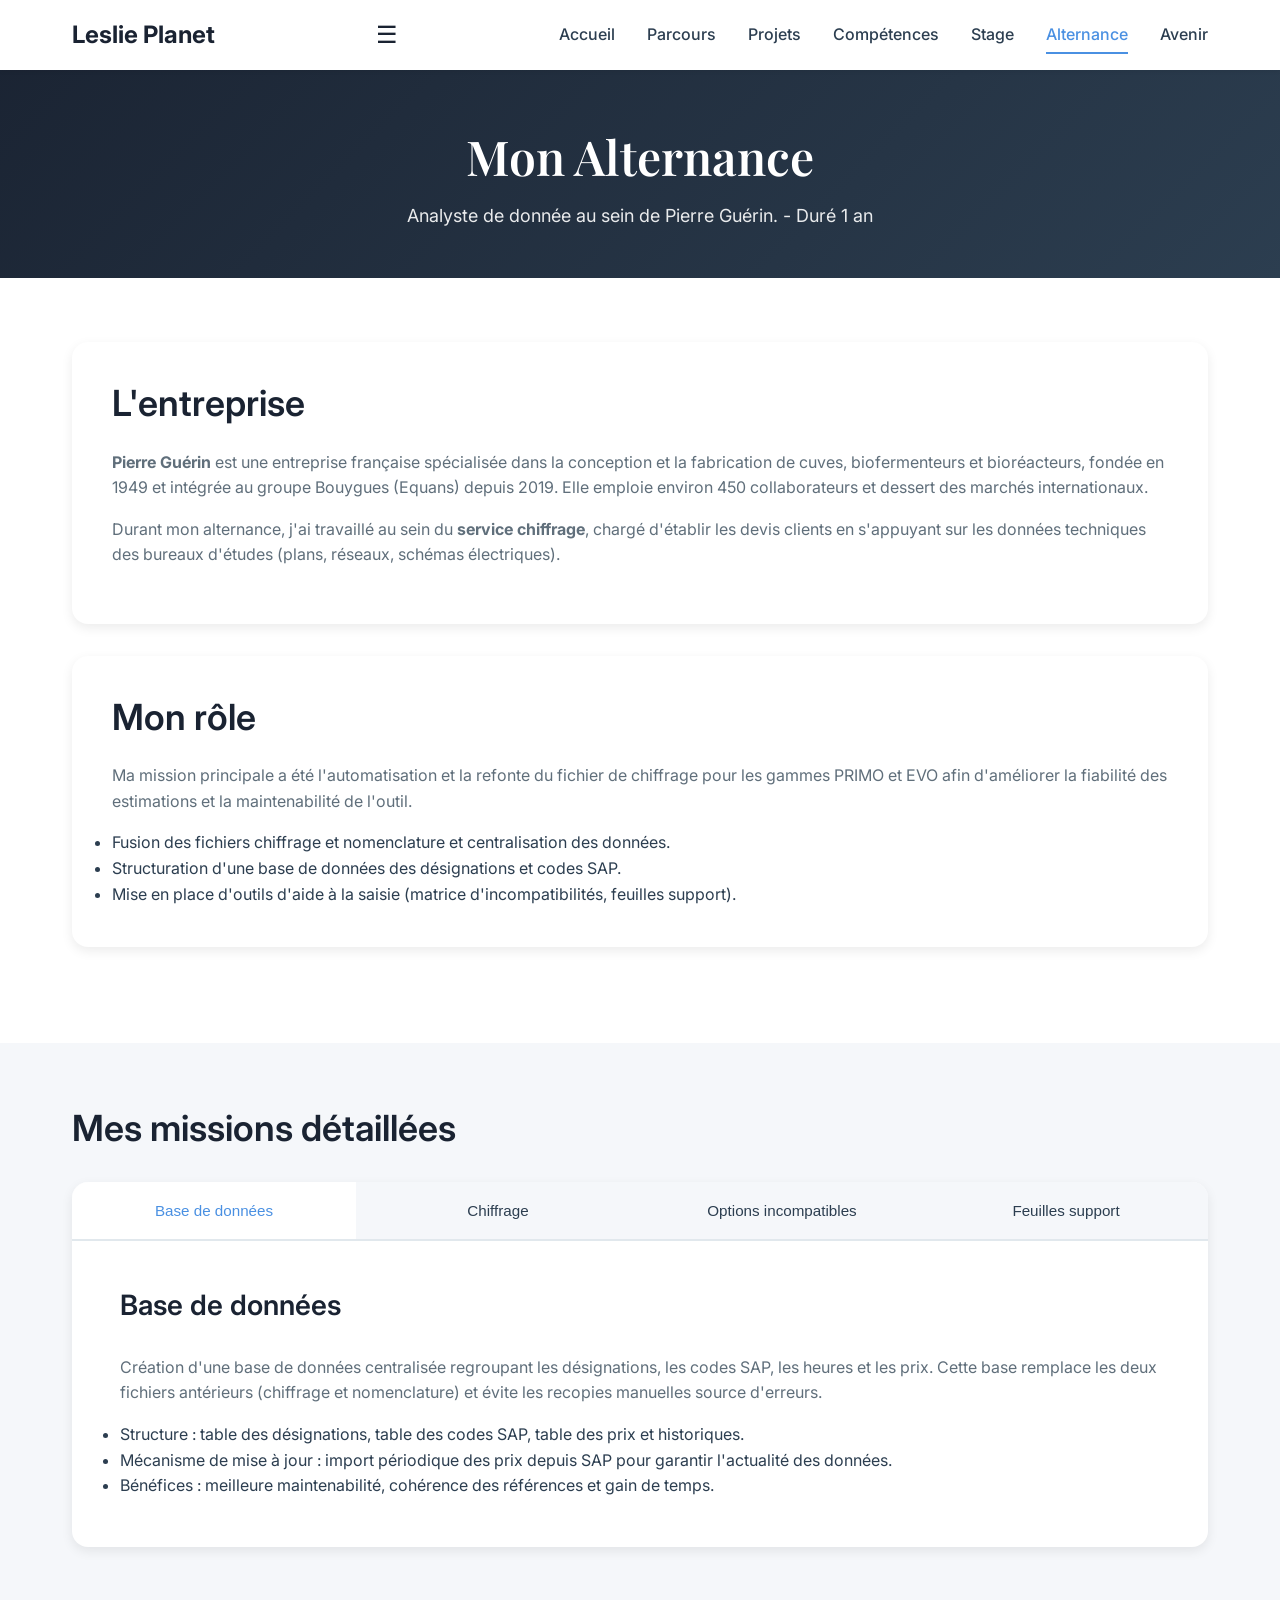
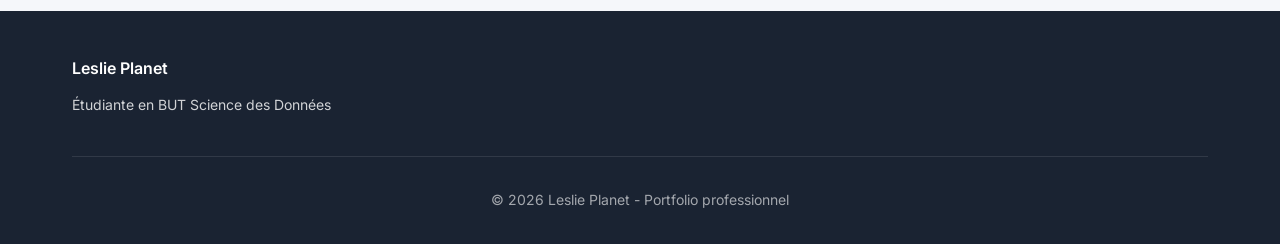
==== commit 7d798f16: "feat : correct bug alternance and stage" ====
--- a/alternance.html
+++ b/alternance.html
@@ -26,7 +26,7 @@
     <section class="page-header">
         <div class="container">
             <h1>Mon Alternance</h1>
-            <p class="page-subtitle">Résumé basé sur le `Rapport_LesliePLANET`. Remplacez ce texte par le contenu complet du rapport si désiré.</p>
+            <p class="page-subtitle">Analyste de donnée au sein de Pierre Guérin. - Duré 1 an </p>
         </div>
     </section>
 
--- a/css/style.css
+++ b/css/style.css
@@ -1316,9 +1316,15 @@
 /* Compétences grid */
 .competences-grid {
     display: grid;
-    grid-template-columns: repeat(auto-fit, minmax(280px, 1fr));
+    grid-template-columns: repeat(2, 1fr);
     gap: 2rem;
     margin-bottom: 3rem;
+}
+
+@media (max-width: 900px) {
+    .competences-grid {
+        grid-template-columns: 1fr;
+    }
 }
 
 .competence-category {
@@ -1356,6 +1362,55 @@
     padding: 2rem;
     border-radius: 12px;
     border: 2px solid var(--primary-blue);
+}
+
+/* Mise en forme des compétences BUT : grille 2 colonnes */
+.but-mapping {
+    display: grid;
+    grid-template-columns: repeat(2, 1fr);
+    gap: 1rem;
+    align-items: start;
+}
+
+.but-item {
+    background: var(--white);
+    border: 1px solid var(--border-color);
+    padding: 1rem;
+    border-radius: 8px;
+}
+
+.but-badge {
+    display: inline-block;
+    background: var(--primary-blue);
+    color: var(--white);
+    padding: 0.25rem 0.5rem;
+    border-radius: 6px;
+    font-weight: 600;
+    margin-bottom: 0.5rem;
+}
+
+@media (max-width: 900px) {
+    .but-mapping {
+        grid-template-columns: 1fr;
+    }
+}
+
+/* Sélecteur plus spécifique pour forcer l'application dans l'onglet Compétences */
+.tab-pane#competences .competences-but .but-mapping {
+    display: grid;
+    grid-template-columns: repeat(2, 1fr);
+    gap: 1rem;
+}
+
+.tab-pane#competences .competences-but .but-item {
+    display: block;
+    width: 100%;
+}
+
+@media (max-width: 900px) {
+    .tab-pane#competences .competences-but .but-mapping {
+        grid-template-columns: 1fr;
+    }
 }
 
 .competences-but h4 {
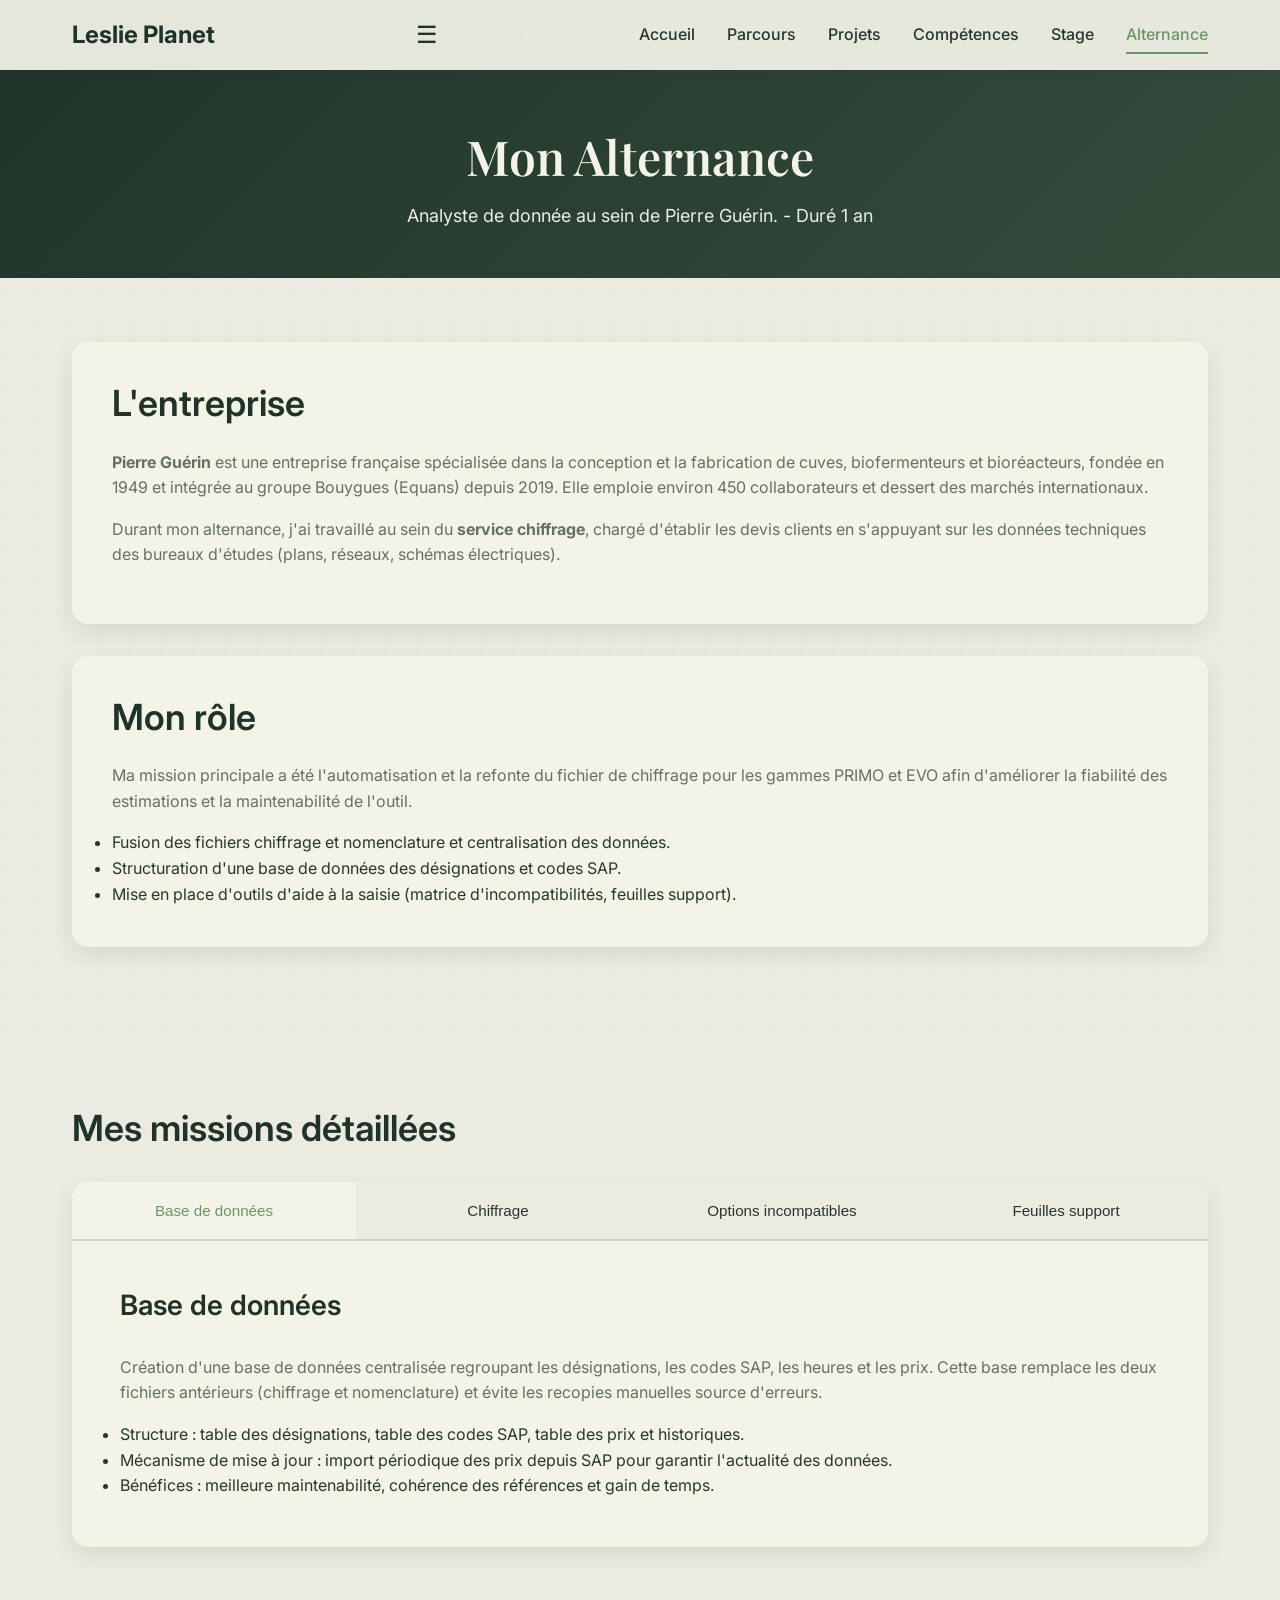
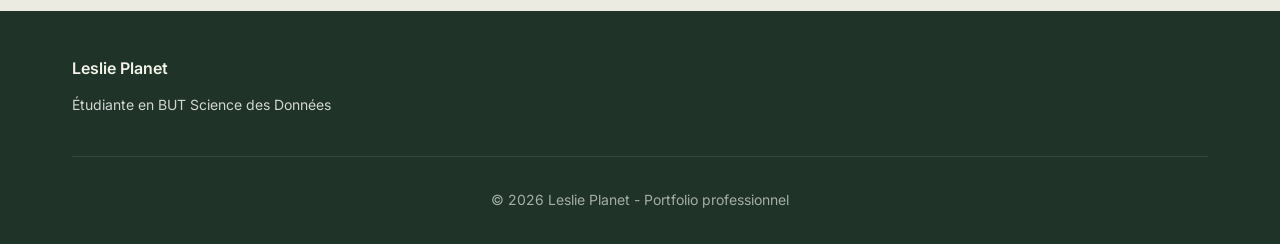
==== commit d9a5dc3e: "feat: remove 'Avenir' link from navigation across multiple pages" ====
--- a/alternance.html
+++ b/alternance.html
@@ -18,7 +18,6 @@
                 <li><a href="competences.html" class="nav-link">Compétences</a></li>
                 <li><a href="stage.html" class="nav-link">Stage</a></li>
                 <li><a href="alternance.html" class="nav-link active">Alternance</a></li>
-                <li><a href="avenir.html" class="nav-link">Avenir</a></li>
             </ul>
         </div>
     </nav>
--- a/css/style.css
+++ b/css/style.css
@@ -1,29 +1,33 @@
 @import url('https://fonts.googleapis.com/css2?family=Inter:wght@300;400;500;600;700&family=Playfair+Display:wght@700&display=swap');
 
-/* Variables CSS */
+/* Palette naturelle & numérique */
 :root {
-    --primary-dark: #1a2332;
-    --primary-blue: #4a90e2;
-    --secondary-blue: #357abd;
-    --light-bg: #f5f7fa;
-    --text-dark: #2c3e50;
-    --text-light: #606f7b;
-    --white: #ffffff;
-    --border-color: #e1e8ed;
-    --shadow-sm: 0 2px 4px rgba(0,0,0,0.05);
-    --shadow-md: 0 4px 12px rgba(0,0,0,0.08);
-    --shadow-lg: 0 8px 24px rgba(0,0,0,0.12);
+    --primary-dark: #1f3328;
+    --primary-blue: #6B9668;
+    --secondary-blue: #4F7550;
+    --light-bg: #EBEBE1;
+    --surface-bg: #F3F3E8;
+    --text-dark: #26382D;
+    --text-light: #657166;
+    --white: #F3F3E8;
+    --border-color: #CDD0C2;
+    --accent-green: #6B9668;
+    --accent-earth: #9A8867;
+    --accent-moss: #7DA078;
+    --shadow-sm: 0 2px 8px rgba(31, 51, 40, 0.06);
+    --shadow-md: 0 8px 20px rgba(31, 51, 40, 0.10);
+    --shadow-lg: 0 16px 36px rgba(31, 51, 40, 0.14);
     --transition: all 0.3s ease;
     
     /* Couleurs des compétences */
-    --comp-1-primary: #4a90e2;
-    --comp-1-secondary: #357abd;
-    --comp-2-primary: #27ae60;
-    --comp-2-secondary: #1e8449;
-    --comp-3-primary: #f39c12;
-    --comp-3-secondary: #d68910;
-    --comp-4-primary: #9b59b6;
-    --comp-4-secondary: #7d3c98;
+    --comp-1-primary: #6B9668;
+    --comp-1-secondary: #4F7550;
+    --comp-2-primary: #7DA078;
+    --comp-2-secondary: #5E7E5E;
+    --comp-3-primary: #9A8867;
+    --comp-3-secondary: #7D6E52;
+    --comp-4-primary: #88977E;
+    --comp-4-secondary: #637159;
 }
 
 /* Reset & Base */
@@ -35,7 +39,11 @@
 
 body {
     font-family: 'Inter', sans-serif;
-    background-color: var(--white);
+    background-color: var(--light-bg);
+    background-image:
+        linear-gradient(rgba(107, 150, 104, 0.035) 1px, transparent 1px),
+        linear-gradient(90deg, rgba(107, 150, 104, 0.035) 1px, transparent 1px);
+    background-size: 32px 32px;
     color: var(--text-dark);
     line-height: 1.6;
     font-size: 16px;
@@ -89,7 +97,8 @@
     top: 0;
     left: 0;
     right: 0;
-    background: var(--white);
+    background: rgba(243, 243, 232, 0.94);
+    backdrop-filter: blur(14px);
     box-shadow: var(--shadow-sm);
     z-index: 1000;
     padding: 1rem 0;
@@ -133,10 +142,39 @@
 /* Hero Section */
 .hero {
     min-height: 100vh;
-    display: flex;
+    display: grid;
+    grid-template-columns: 1.5fr 1fr;
     align-items: center;
+    gap: 4rem;
+    max-width: 1200px;
+    margin: 0 auto;
     padding: 6rem 2rem 4rem;
-    background: linear-gradient(135deg, var(--light-bg) 0%, var(--white) 100%);
+    background: var(--light-bg);
+}
+
+.hero-content {
+    max-width: 680px;
+    margin: 0 auto;
+    text-align: center;
+}
+
+.hero-description {
+    max-width: 620px;
+    margin: 0 auto 2rem;
+    text-align: center;
+    padding: 1.25rem 1.5rem;
+    background: var(--surface-bg);
+    border: 1px solid var(--border-color);
+    border-radius: 12px;
+}
+
+.hero-stats,
+.hero-cta {
+    justify-content: center;
+}
+
+.hero-image {
+    text-align: center;
 }
 
 .hero .container {
@@ -220,6 +258,26 @@
     box-shadow: var(--shadow-md);
 }
 
+/* Texte visible des boutons au survol */
+.btn-primary,
+.btn-primary:hover,
+.btn-primary:focus,
+.btn-primary:visited {
+    color: var(--white);
+}
+
+.btn-secondary,
+.btn-secondary:hover,
+.btn-secondary:focus,
+.btn-secondary:visited {
+    color: var(--primary-blue);
+}
+
+.btn-secondary:hover,
+.btn-secondary:focus {
+    color: var(--white);
+}
+
 .btn-secondary {
     background: transparent;
     color: var(--primary-blue);
@@ -242,7 +300,8 @@
 /* Page Header */
 .page-header {
     padding: 8rem 0 3rem;
-    background: linear-gradient(135deg, var(--primary-dark) 0%, var(--text-dark) 100%);
+    background:
+        linear-gradient(135deg, var(--primary-dark) 0%, #354C3D 100%);
     color: var(--white);
     text-align: center;
 }
@@ -322,7 +381,7 @@
 
 .highlight-card {
     padding: 2rem;
-    background: var(--white);
+    background: var(--surface-bg);
     border-radius: 12px;
     box-shadow: var(--shadow-sm);
     transition: var(--transition);
@@ -386,7 +445,7 @@
 
 .formation-timeline-item.highlighted .formation-timeline-content {
     border: 2px solid var(--primary-blue);
-    box-shadow: 0 8px 20px rgba(74, 144, 226, 0.15);
+    box-shadow: 0 8px 20px rgba(107, 150, 104, 0.16);
 }
 
 .formation-timeline-marker {
@@ -401,7 +460,7 @@
     align-items: center;
     justify-content: center;
     border: 4px solid var(--white);
-    box-shadow: 0 4px 12px rgba(74, 144, 226, 0.3);
+    box-shadow: 0 4px 12px rgba(107, 150, 104, 0.30);
     z-index: 2;
 }
 
@@ -412,7 +471,7 @@
 }
 
 .formation-timeline-content {
-    background: var(--white);
+    background: var(--surface-bg);
     padding: 2.5rem;
     border-radius: 12px;
     box-shadow: var(--shadow-sm);
@@ -490,82 +549,85 @@
 /* Engagement Section */
 .engagement-section {
     padding: 4rem 0;
+    background: var(--light-bg);
 }
 
 .engagement-card {
-    background: var(--white);
-    padding: 2.5rem;
-    border-radius: 12px;
-    box-shadow: var(--shadow-md);
-    border-left: 4px solid var(--accent-green);
+    display: grid;
+    grid-template-columns: 230px 1fr;
+    overflow: hidden;
+    padding: 0;
+    background: var(--surface-bg);
+    border: 1px solid var(--border-color);
+    border-radius: 16px;
+    box-shadow: none;
 }
 
 .engagement-header {
     display: flex;
+    flex-direction: column;
+    justify-content: flex-start;
     align-items: flex-start;
-    gap: 1.5rem;
-    margin-bottom: 2rem;
-}
-
-.engagement-icon {
-    font-size: 3.5rem;
-    line-height: 1;
+    gap: 0;
+    margin: 0;
+    padding: 2.5rem 2rem;
+    background:
+        linear-gradient(135deg, rgba(107, 150, 104, 0.18), transparent),
+        var(--primary-dark);
 }
 
 .engagement-header h3 {
-    color: var(--primary-blue);
-    margin-bottom: 0.5rem;
+    color: var(--white);
+    font-family: 'Playfair Display', serif;
+    font-size: 1.75rem;
 }
 
 .engagement-role {
-    display: block;
-    font-weight: 600;
+    color: rgba(243, 243, 232, 0.82);
+}
+
+.engagement-date {
+    margin-top: 1rem;
+    background: var(--accent-moss);
+}
+
+.engagement-content {
+    padding: 2.5rem;
+    background:
+        linear-gradient(135deg, rgba(107, 150, 104, 0.04), transparent),
+        var(--surface-bg);
+}
+
+.engagement-desc {
+    padding-bottom: 1.25rem;
+    border-bottom: 1px solid var(--border-color);
     color: var(--text-dark);
-    margin-bottom: 0.25rem;
-}
-
-.engagement-date {
-    display: inline-block;
-    padding: 0.25rem 0.75rem;
-    background: var(--accent-green);
-    color: var(--white);
-    border-radius: 20px;
-    font-size: 0.875rem;
-    font-weight: 600;
-}
-
-.engagement-content {
-    line-height: 1.7;
-}
-
-.engagement-desc {
-    color: var(--text-light);
-    margin-bottom: 1.5rem;
-    font-size: 1.05rem;
 }
 
 .engagement-content h4 {
-    color: var(--text-dark);
-    margin-top: 1.5rem;
-    margin-bottom: 0.75rem;
-    font-size: 1rem;
-}
-
-.engagement-content ul {
-    margin: 0.5rem 0 1.5rem 1.5rem;
-}
-
-.engagement-content li {
-    margin-bottom: 0.5rem;
+    color: var(--primary-dark);
 }
 
 .engagement-impact {
     margin-top: 2rem;
-    padding: 1.5rem;
-    background: var(--light-bg);
+    padding: 1.25rem 1.5rem;
+    background: rgba(107, 150, 104, 0.09);
+    border-left: 3px solid var(--primary-blue);
     border-radius: 8px;
-    color: var(--text-dark);
-    font-style: italic;
+}
+
+@media (max-width: 768px) {
+    .engagement-card {
+        grid-template-columns: 1fr;
+    }
+
+    .engagement-header {
+        padding: 1.75rem 1.5rem;
+    }
+
+    .engagement-content {
+        padding: 1.75rem 1.5rem;
+    }
 }
 
 /* Timeline */
@@ -610,7 +672,7 @@
 }
 
 .timeline-content {
-    background: var(--white);
+    background: var(--surface-bg);
     padding: 2rem;
     border-radius: 12px;
     box-shadow: var(--shadow-sm);
@@ -779,7 +841,7 @@
 }
 
 .project-card {
-    background: var(--white);
+    background: var(--surface-bg);
     border-radius: 12px;
     box-shadow: var(--shadow-sm);
     overflow: hidden;
@@ -875,7 +937,7 @@
 }
 
 .competence-card {
-    background: var(--white);
+    background: var(--surface-bg);
     border-radius: 16px;
     box-shadow: var(--shadow-md);
     margin-bottom: 3rem;
@@ -1182,7 +1244,7 @@
 }
 
 .tab-btn:hover {
-    background: rgba(74, 144, 226, 0.1);
+    background: rgba(107, 150, 104, 0.1);
 }
 
 .tab-btn.active {
@@ -1240,7 +1302,7 @@
 }
 
 .mission-item.highlighted {
-    background: linear-gradient(135deg, rgba(74, 144, 226, 0.05) 0%, rgba(53, 122, 189, 0.05) 100%);
+    background: linear-gradient(135deg, rgba(107, 150, 104, 0.07) 0%, rgba(79, 117, 80, 0.07) 100%);
     border-left: 4px solid var(--primary-blue);
     box-shadow: var(--shadow-sm);
 }
@@ -1277,7 +1339,7 @@
 }
 
 .context {
-    background: rgba(74, 144, 226, 0.1);
+    background: rgba(107, 150, 104, 0.1);
     border-left: 3px solid var(--primary-blue);
 }
 
@@ -1358,7 +1420,7 @@
 }
 
 .competences-but {
-    background: linear-gradient(135deg, rgba(74, 144, 226, 0.1) 0%, rgba(53, 122, 189, 0.1) 100%);
+    background: linear-gradient(135deg, rgba(107, 150, 104, 0.1) 0%, rgba(79, 117, 80, 0.1) 100%);
     padding: 2rem;
     border-radius: 12px;
     border: 2px solid var(--primary-blue);
@@ -1476,7 +1538,7 @@
 }
 
 .bilan-section.conclusion {
-    background: linear-gradient(135deg, rgba(74, 144, 226, 0.1) 0%, rgba(155, 89, 182, 0.1) 100%);
+    background: linear-gradient(135deg, rgba(107, 150, 104, 0.1) 0%, rgba(154, 136, 103, 0.1) 100%);
     padding: 2.5rem;
     border-radius: 12px;
     border: 2px solid var(--primary-blue);
@@ -2098,7 +2160,13 @@
 
 .project-card:hover {
     transform: translateY(-8px);
-    box-shadow: 0 12px 24px rgba(74, 144, 226, 0.2);
+    box-shadow: 0 12px 24px rgba(107, 150, 104, 0.20);
+}
+
+/* Texte justifié dans les introductions et sections de retour d'expérience */
+.projet-content p,
+.cesure-story p {
+    text-align: justify;
 }
 
 /* Responsive */
@@ -2111,14 +2179,17 @@
         font-size: 1.875rem;
     }
     
-    .hero .container {
+    .hero {
         grid-template-columns: 1fr;
         gap: 2rem;
     }
     
+    .hero-content {
+        text-align: center;
+    }
+    
     .hero-image {
         order: -1;
-        text-align: center;
     }
     
     .hero-stats {
@@ -2392,3 +2463,139 @@
         font-size: 1.1rem;
     }
 }
+
+/* Couleur uniforme des sections du projet professionnel */
+.cesure-section {
+    background-color: var(--light-bg);
+}
+
+.cesure-layout {
+    display: grid;
+    grid-template-columns: minmax(0, 1.35fr) minmax(280px, 0.65fr);
+    gap: 3rem;
+    align-items: start;
+    margin-top: 2rem;
+}
+
+.cesure-story {
+    padding: 2.25rem;
+    background: var(--surface-bg);
+    border: 1px solid var(--border-color);
+    border-radius: 16px;
+}
+
+.cesure-story h3 {
+    margin-top: 2rem;
+}
+
+.cesure-skills {
+    display: flex;
+    flex-wrap: wrap;
+    gap: 0.65rem;
+    margin-bottom: 2rem;
+}
+
+.cesure-report {
+    margin-top: 0.5rem;
+}
+
+.cesure-gallery {
+    display: grid;
+    grid-template-columns: 1fr 1fr;
+    gap: 1rem;
+}
+
+.cesure-photo {
+    margin: 0;
+    min-height: 180px;
+    overflow: hidden;
+    border: 1px solid var(--border-color);
+    border-radius: 14px;
+    background: var(--surface-bg);
+}
+
+.cesure-photo:first-child {
+    grid-column: 1 / -1;
+}
+
+.cesure-photo img {
+    display: block;
+    width: 100%;
+    height: 100%;
+    min-height: 180px;
+    object-fit: cover;
+}
+
+@media (max-width: 900px) {
+    .cesure-layout {
+        grid-template-columns: 1fr;
+        gap: 2rem;
+    }
+}
+
+@media (max-width: 480px) {
+    .cesure-story {
+        padding: 1.5rem;
+    }
+
+    .cesure-gallery {
+        grid-template-columns: 1fr;
+    }
+
+    .cesure-photo:first-child {
+        grid-column: auto;
+    }
+}
+
+/* Navigation interne du parcours */
+.page-jumps {
+    display: flex;
+    justify-content: center;
+    flex-wrap: wrap;
+    gap: 0.75rem;
+    max-width: 900px;
+    margin: 2rem auto 0;
+}
+
+.page-jump-btn {
+    display: inline-block;
+    padding: 0.65rem 1.1rem;
+    background: rgba(243, 243, 232, 0.12);
+    color: var(--white);
+    border: 1px solid rgba(243, 243, 232, 0.38);
+    border-radius: 50px;
+    font-size: 0.875rem;
+    font-weight: 600;
+    backdrop-filter: blur(8px);
+    transition: var(--transition);
+}
+
+.page-jump-btn:hover {
+    background: var(--accent-moss);
+    color: var(--white);
+    border-color: var(--accent-moss);
+    transform: translateY(-2px);
+}
+
+html {
+    scroll-behavior: smooth;
+}
+
+.intro-section,
+.formation-section,
+.engagement-section,
+.cesure-section {
+    scroll-margin-top: 90px;
+}
+
+@media (max-width: 480px) {
+    .page-jumps {
+        display: grid;
+        grid-template-columns: 1fr;
+        width: 100%;
+    }
+
+    .page-jump-btn {
+        width: 100%;
+    }
+}
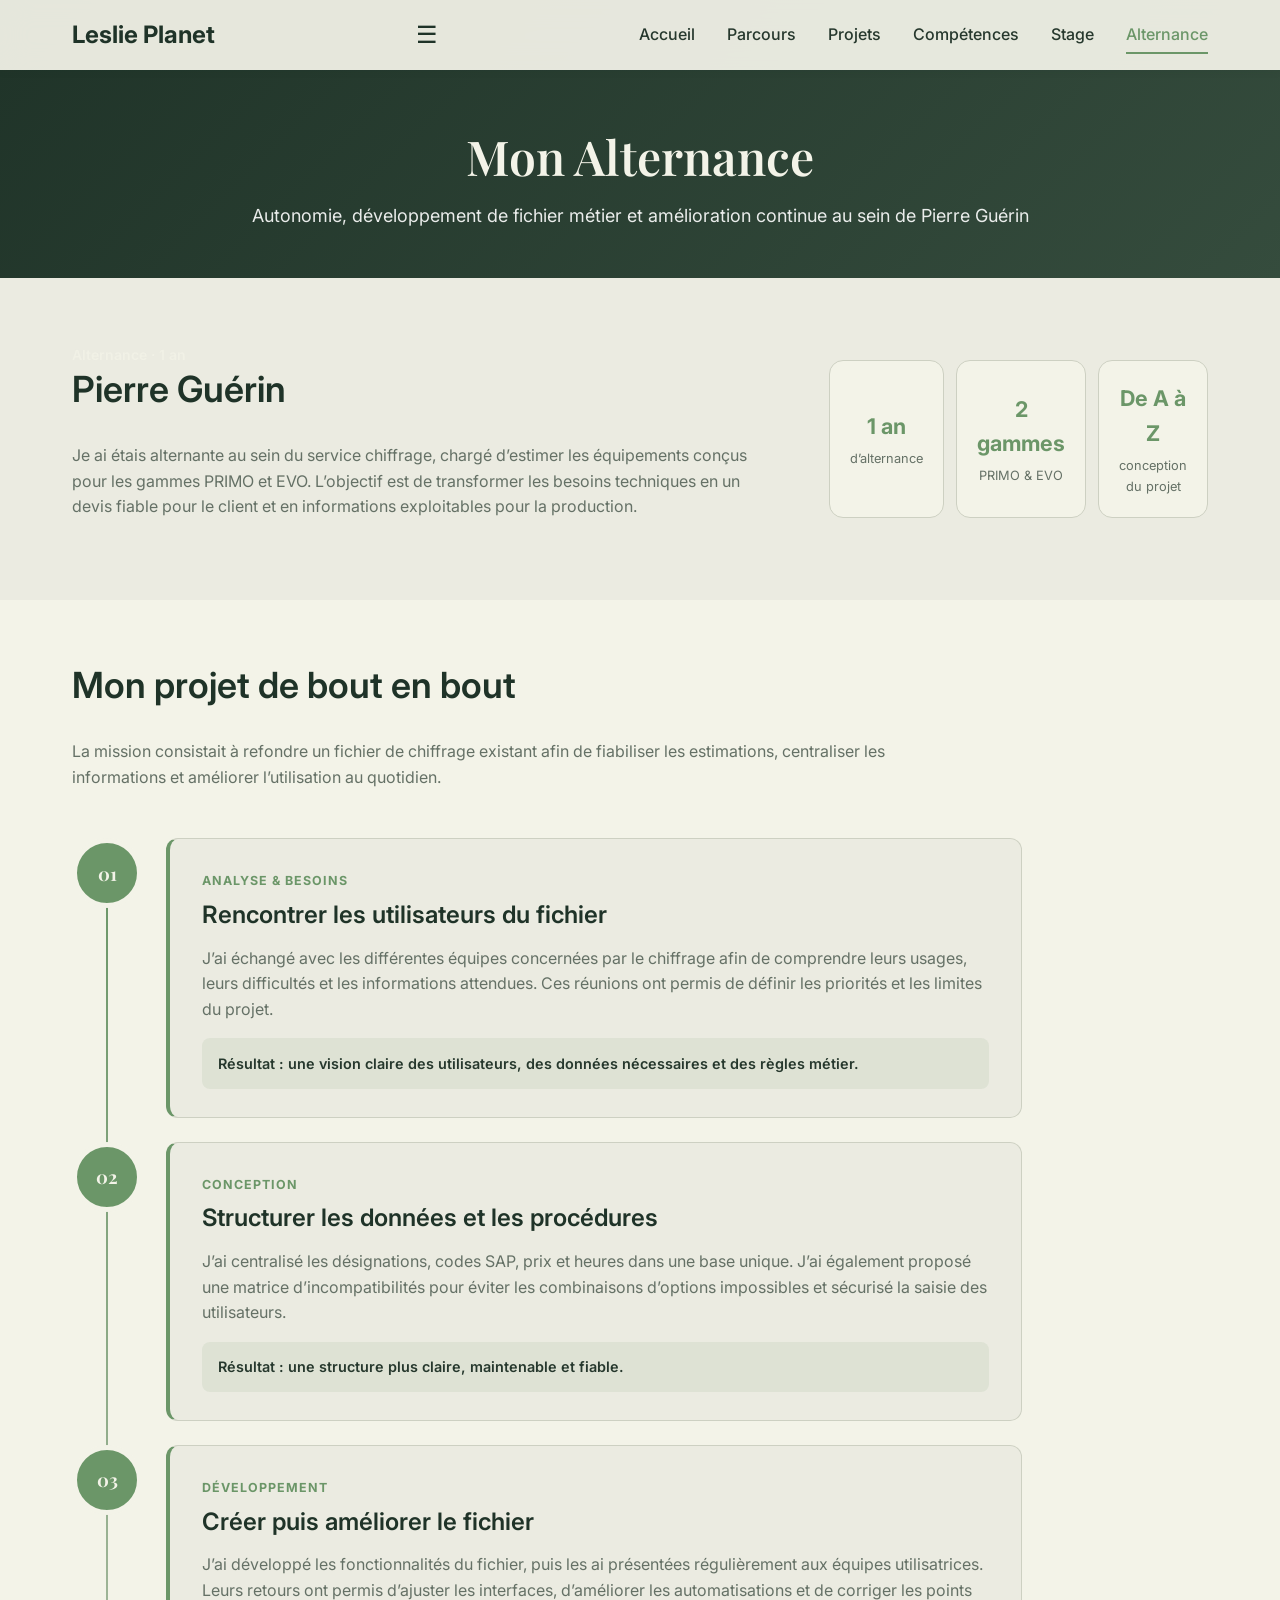
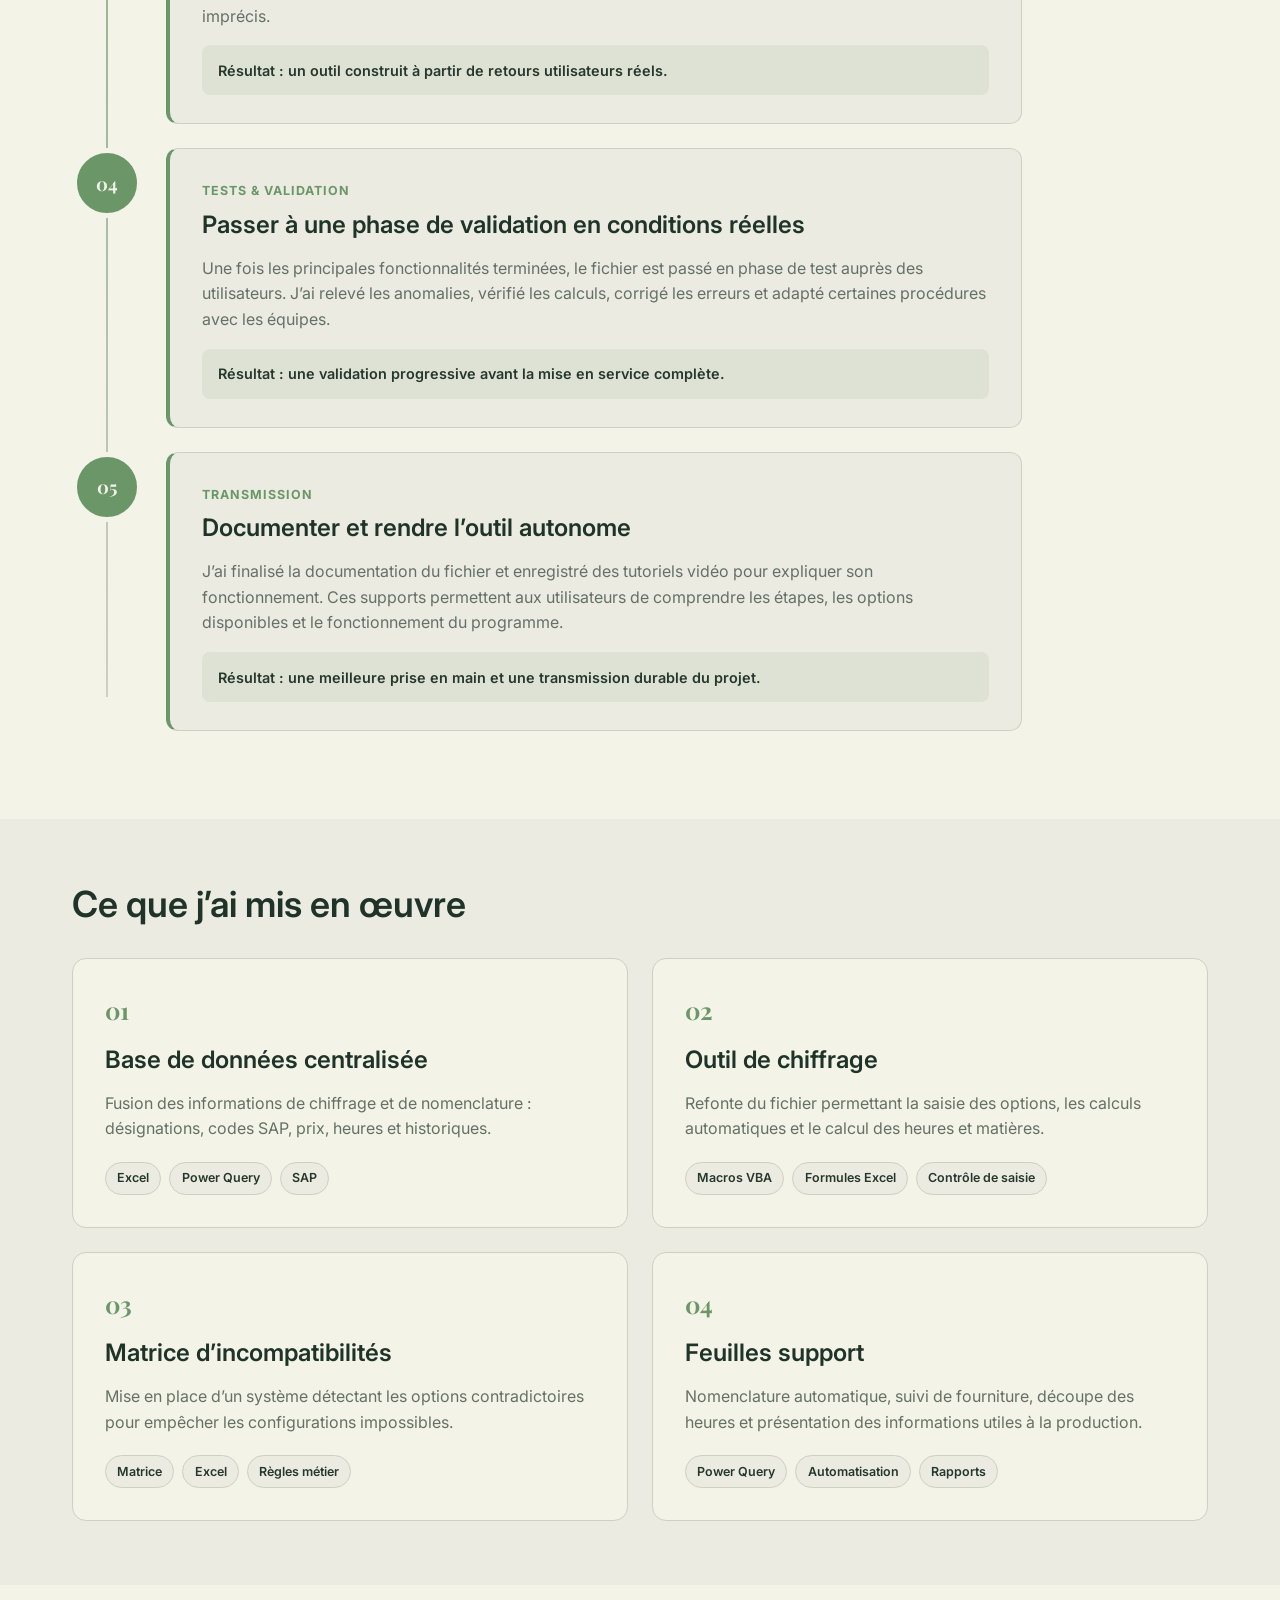
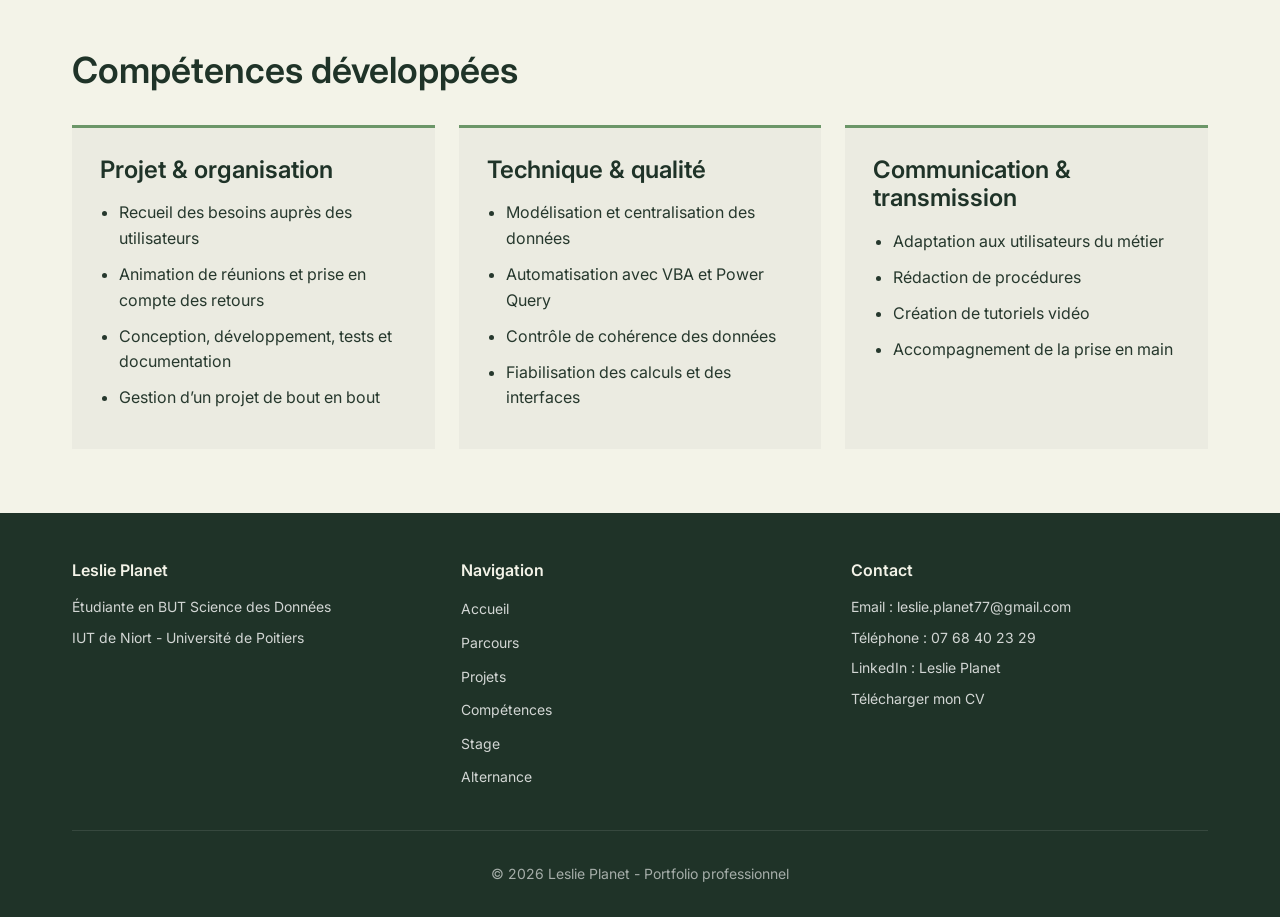
==== commit 57b53e42: "feat: enhance alternance page with detailed project journey and technical skills sections" ====
--- a/alternance.html
+++ b/alternance.html
@@ -25,83 +25,179 @@
     <section class="page-header">
         <div class="container">
             <h1>Mon Alternance</h1>
-            <p class="page-subtitle">Analyste de donnée au sein de Pierre Guérin. - Duré 1 an </p>
-        </div>
-    </section>
-
-    <section class="stage-overview">
-        <div class="container">
-            <div class="overview-card">
-                <h2>L'entreprise</h2>
-                <p><strong>Pierre Guérin</strong> est une entreprise française spécialisée dans la conception et la fabrication de cuves, biofermenteurs et bioréacteurs, fondée en 1949 et intégrée au groupe Bouygues (Equans) depuis 2019. Elle emploie environ 450 collaborateurs et dessert des marchés internationaux.</p>
-                <p>Durant mon alternance, j'ai travaillé au sein du <strong>service chiffrage</strong>, chargé d'établir les devis clients en s'appuyant sur les données techniques des bureaux d'études (plans, réseaux, schémas électriques).</p>
-            </div>
-
-            <div class="overview-card">
-                <h2>Mon rôle</h2>
-                <p>Ma mission principale a été l'automatisation et la refonte du fichier de chiffrage pour les gammes PRIMO et EVO afin d'améliorer la fiabilité des estimations et la maintenabilité de l'outil.</p>
-                <ul>
-                    <li>Fusion des fichiers chiffrage et nomenclature et centralisation des données.</li>
-                    <li>Structuration d'une base de données des désignations et codes SAP.</li>
-                    <li>Mise en place d'outils d'aide à la saisie (matrice d'incompatibilités, feuilles support).</li>
-                </ul>
-            </div>
-        </div>
-    </section>
-
-    <section class="missions-section">
-        <div class="container">
-            <h2>Mes missions détaillées</h2>
-
-            <div class="tabs-container">
-                <div class="tabs-nav">
-                    <button class="tab-btn active" data-tab="bdd">Base de données</button>
-                    <button class="tab-btn" data-tab="chiffrage">Chiffrage</button>
-                    <button class="tab-btn" data-tab="incompatibilites">Options incompatibles</button>
-                    <button class="tab-btn" data-tab="feuilles-support">Feuilles support</button>
-                </div>
-
-                <div class="tabs-content">
-                    <div class="tab-pane active" id="bdd">
-                        <h3>Base de données</h3>
-                        <p>Création d'une base de données centralisée regroupant les désignations, les codes SAP, les heures et les prix. Cette base remplace les deux fichiers antérieurs (chiffrage et nomenclature) et évite les recopies manuelles source d'erreurs.</p>
-                        <ul>
-                            <li>Structure : table des désignations, table des codes SAP, table des prix et historiques.</li>
-                            <li>Mécanisme de mise à jour : import périodique des prix depuis SAP pour garantir l'actualité des données.</li>
-                            <li>Bénéfices : meilleure maintenabilité, cohérence des références et gain de temps.</li>
-                        </ul>
-                    </div>
-
-                    <div class="tab-pane" id="chiffrage">
-                        <h3>Le chiffrage</h3>
-                        <p>Refonte du fichier de chiffrage pour tirer parti de la base centralisée. Le chiffrage sert à établir le devis client et à transmettre les informations nécessaires à la production.</p>
-                        <ul>
-                            <li>Interface utilisateur : saisie des quantités/options avec calcul automatique des prix.</li>
-                            <li>Connexion à la base : récupération des prix, calcul des coûts matières et heures.</li>
-                            <li>Modes d'utilisation : en rendez-vous client pour un chiffrage instantané, ou en post-traitement pour préparation de la production.</li>
-                        </ul>
-                    </div>
-
-                    <div class="tab-pane" id="incompatibilites">
-                        <h3>Options incompatibles</h3>
-                        <p>Implémentation d'une matrice d'incompatibilités pour empêcher la sélection simultanée d'options contradictoires (ex. cuve verre + cuve inox pour le même équipement).</p>
-                        <ul>
-                            <li>Matrice binaire (0 = compatible, 1 = incompatible) reliée aux options du chiffrage.</li>
-                            <li>Alerte visuelle et blocage de la saisie lorsque l'utilisateur choisit des options incompatibles.</li>
-                            <li>Réduction significative des erreurs liées à des combinaisons non réalisables.</li>
-                        </ul>
-                    </div>
-
-                    <div class="tab-pane" id="feuilles-support">
-                        <h3>Feuilles support</h3>
-                        <p>Ajout de feuilles dédiées pour la visualisation et le suivi :</p>
-                        <ul>
-                            <li><strong>Nomenclature</strong> : extraction automatique des composants nécessaires à la production.</li>
-                            <li><strong>Fourniture</strong> : suivi des fournisseurs, statuts de commande et lieux de livraison.</li>
-                            <li><strong>Découpe des heures</strong> : ventilation des heures et coûts matières par option pour une estimation précise des charges.</li>
-                        </ul>
-                        <p>Ces feuilles sont alimentées automatiquement par les données du chiffrage et la base centralisée, et incluent des macros/Power Query pour faciliter les exports et les mises à jour.</p>
-                    </div>
+            <p class="page-subtitle">Autonomie, développement de fichier métier et amélioration continue au sein de Pierre Guérin</p>
+        </div>
+    </section>
+
+    <section class="alternance-intro">
+        <div class="container">
+            <div class="alternance-hero-grid">
+                <div>
+                    <span class="stage-period">Alternance · 1 an</span>
+                    <h2>Pierre Guérin</h2>
+                    <p>
+                        Je ai étais alternante au sein du service chiffrage, chargé d’estimer les équipements
+                        conçus pour les gammes PRIMO et EVO. L’objectif est de transformer les besoins
+                        techniques en un devis fiable pour le client et en informations exploitables
+                        pour la production.
+                    </p>
+                </div>
+                <div class="alternance-facts">
+                    <div><strong>1 an</strong><span>d’alternance</span></div>
+                    <div><strong>2 gammes</strong><span>PRIMO &amp; EVO</span></div>
+                    <div><strong>De A à Z</strong><span>conception du projet</span></div>
+                </div>
+            </div>
+        </div>
+    </section>
+
+    <section class="project-journey">
+        <div class="container">
+            <h2>Mon projet de bout en bout</h2>
+            <p class="section-intro">
+                La mission consistait à refondre un fichier de chiffrage existant afin de fiabiliser
+                les estimations, centraliser les informations et améliorer l’utilisation au quotidien.
+            </p>
+
+            <div class="journey-timeline">
+                <article class="journey-step">
+                    <div class="journey-marker">01</div>
+                    <div class="journey-content">
+                        <span class="journey-phase">Analyse &amp; besoins</span>
+                        <h3>Rencontrer les utilisateurs du fichier</h3>
+                        <p>
+                            J’ai échangé avec les différentes équipes concernées par le chiffrage afin
+                            de comprendre leurs usages, leurs difficultés et les informations attendues.
+                            Ces réunions ont permis de définir les priorités et les limites du projet.
+                        </p>
+                        <div class="journey-output">Résultat : une vision claire des utilisateurs, des données nécessaires et des règles métier.</div>
+                    </div>
+                </article>
+
+                <article class="journey-step">
+                    <div class="journey-marker">02</div>
+                    <div class="journey-content">
+                        <span class="journey-phase">Conception</span>
+                        <h3>Structurer les données et les procédures</h3>
+                        <p>
+                            J’ai centralisé les désignations, codes SAP, prix et heures dans une base unique.
+                            J’ai également proposé une matrice d’incompatibilités pour éviter les combinaisons
+                            d’options impossibles et sécurisé la saisie des utilisateurs.
+                        </p>
+                        <div class="journey-output">Résultat : une structure plus claire, maintenable et fiable.</div>
+                    </div>
+                </article>
+
+                <article class="journey-step">
+                    <div class="journey-marker">03</div>
+                    <div class="journey-content">
+                        <span class="journey-phase">Développement</span>
+                        <h3>Créer puis améliorer le fichier</h3>
+                        <p>
+                            J’ai développé les fonctionnalités du fichier, puis les ai présentées régulièrement
+                            aux équipes utilisatrices. Leurs retours ont permis d’ajuster les interfaces,
+                            d’améliorer les automatisations et de corriger les points imprécis.
+                        </p>
+                        <div class="journey-output">Résultat : un outil construit à partir de retours utilisateurs réels.</div>
+                    </div>
+                </article>
+
+                <article class="journey-step">
+                    <div class="journey-marker">04</div>
+                    <div class="journey-content">
+                        <span class="journey-phase">Tests &amp; validation</span>
+                        <h3>Passer à une phase de validation en conditions réelles</h3>
+                        <p>
+                            Une fois les principales fonctionnalités terminées, le fichier est passé en phase
+                            de test auprès des utilisateurs. J’ai relevé les anomalies, vérifié les calculs,
+                            corrigé les erreurs et adapté certaines procédures avec les équipes.
+                        </p>
+                        <div class="journey-output">Résultat : une validation progressive avant la mise en service complète.</div>
+                    </div>
+                </article>
+
+                <article class="journey-step">
+                    <div class="journey-marker">05</div>
+                    <div class="journey-content">
+                        <span class="journey-phase">Transmission</span>
+                        <h3>Documenter et rendre l’outil autonome</h3>
+                        <p>
+                            J’ai finalisé la documentation du fichier et enregistré des tutoriels vidéo
+                            pour expliquer son fonctionnement. Ces supports permettent aux utilisateurs
+                            de comprendre les étapes, les options disponibles et le fonctionnement du programme.
+                        </p>
+                        <div class="journey-output">Résultat : une meilleure prise en main et une transmission durable du projet.</div>
+                    </div>
+                </article>
+            </div>
+        </div>
+    </section>
+
+    <section class="alternance-technical">
+        <div class="container">
+            <h2>Ce que j’ai mis en œuvre</h2>
+            <div class="technical-grid">
+                <article class="technical-card">
+                    <span class="technical-index">01</span>
+                    <h3>Base de données centralisée</h3>
+                    <p>Fusion des informations de chiffrage et de nomenclature : désignations, codes SAP, prix, heures et historiques.</p>
+                    <div class="tool-tags"><span>Excel</span><span>Power Query</span><span>SAP</span></div>
+                </article>
+
+                <article class="technical-card">
+                    <span class="technical-index">02</span>
+                    <h3>Outil de chiffrage</h3>
+                    <p>Refonte du fichier permettant la saisie des options, les calculs automatiques et le calcul des heures et matières.</p>
+                    <div class="tool-tags"><span>Macros VBA</span><span>Formules Excel</span><span>Contrôle de saisie</span></div>
+                </article>
+
+                <article class="technical-card">
+                    <span class="technical-index">03</span>
+                    <h3>Matrice d’incompatibilités</h3>
+                    <p>Mise en place d’un système détectant les options contradictoires pour empêcher les configurations impossibles.</p>
+                    <div class="tool-tags"><span>Matrice</span><span>Excel</span><span>Règles métier</span></div>
+                </article>
+
+                <article class="technical-card">
+                    <span class="technical-index">04</span>
+                    <h3>Feuilles support</h3>
+                    <p>Nomenclature automatique, suivi de fourniture, découpe des heures et présentation des informations utiles à la production.</p>
+                    <div class="tool-tags"><span>Power Query</span><span>Automatisation</span><span>Rapports</span></div>
+                </article>
+            </div>
+        </div>
+    </section>
+
+    <section class="alternance-skills">
+        <div class="container">
+            <h2>Compétences développées</h2>
+            <div class="skills-columns">
+                <div>
+                    <h3>Projet &amp; organisation</h3>
+                    <ul>
+                        <li>Recueil des besoins auprès des utilisateurs</li>
+                        <li>Animation de réunions et prise en compte des retours</li>
+                        <li>Conception, développement, tests et documentation</li>
+                        <li>Gestion d’un projet de bout en bout</li>
+                    </ul>
+                </div>
+                <div>
+                    <h3>Technique &amp; qualité</h3>
+                    <ul>
+                        <li>Modélisation et centralisation des données</li>
+                        <li>Automatisation avec VBA et Power Query</li>
+                        <li>Contrôle de cohérence des données</li>
+                        <li>Fiabilisation des calculs et des interfaces</li>
+                    </ul>
+                </div>
+                <div>
+                    <h3>Communication &amp; transmission</h3>
+                    <ul>
+                        <li>Adaptation aux utilisateurs du métier</li>
+                        <li>Rédaction de procédures</li>
+                        <li>Création de tutoriels vidéo</li>
+                        <li>Accompagnement de la prise en main</li>
+                    </ul>
                 </div>
             </div>
         </div>
@@ -113,6 +209,25 @@
                 <div class="footer-section">
                     <h4>Leslie Planet</h4>
                     <p>Étudiante en BUT Science des Données</p>
+                    <p>IUT de Niort - Université de Poitiers</p>
+                </div>
+                <div class="footer-section">
+                    <h4>Navigation</h4>
+                    <ul>
+                        <li><a href="index.html">Accueil</a></li>
+                        <li><a href="parcours.html">Parcours</a></li>
+                        <li><a href="projets.html">Projets</a></li>
+                        <li><a href="competences.html">Compétences</a></li>
+                        <li><a href="stage.html">Stage</a></li>
+                        <li><a href="alternance.html">Alternance</a></li>
+                    </ul>
+                </div>
+                <div class="footer-section">
+                    <h4>Contact</h4>
+                    <p>Email : leslie.planet77@gmail.com</p>
+                    <p>Téléphone : 07 68 40 23 29</p>
+                    <p>LinkedIn : Leslie Planet</p>
+                    <p><a href="docs/cv4-LesliePlanet.pdf" target="_blank">Télécharger mon CV</a></p>
                 </div>
             </div>
             <div class="footer-bottom">
--- a/css/style.css
+++ b/css/style.css
@@ -2599,3 +2599,440 @@
         width: 100%;
     }
 }
+
+/* Nouvelle page Stage modulaire */
+.stage-page {
+    padding: 4rem 0;
+    background: var(--light-bg);
+}
+
+.stage-selector {
+    display: flex;
+    align-items: center;
+    flex-wrap: wrap;
+    gap: 0.75rem;
+    margin-bottom: 2rem;
+}
+
+.stage-selector-label {
+    margin-right: 0.5rem;
+    color: var(--primary-dark);
+    font-weight: 700;
+}
+
+.stage-filter {
+    padding: 0.65rem 1.1rem;
+    border: 1px solid var(--border-color);
+    border-radius: 50px;
+    background: var(--surface-bg);
+    color: var(--text-dark);
+    font-family: inherit;
+    font-weight: 600;
+    cursor: pointer;
+}
+
+.stage-filter.active,
+.stage-filter:hover {
+    background: var(--primary-blue);
+    border-color: var(--primary-blue);
+    color: var(--white);
+}
+
+.stage-experience {
+    overflow: hidden;
+    border: 1px solid var(--border-color);
+    border-radius: 18px;
+    background: var(--surface-bg);
+}
+
+.stage-identity {
+    display: flex;
+    justify-content: space-between;
+    align-items: center;
+    gap: 2rem;
+    padding: 2.5rem;
+    background: linear-gradient(135deg, var(--primary-dark), #354C3D);
+}
+
+.stage-identity h2 {
+    margin: 0.25rem 0 0.35rem;
+    color: var(--white);
+}
+
+.stage-period {
+    color: rgba(243, 243, 232, 0.72);
+    font-size: 0.875rem;
+    font-weight: 600;
+}
+
+.stage-role {
+    margin: 0;
+    color: var(--white);
+}
+
+.stage-summary {
+    display: flex;
+    gap: 0.75rem;
+}
+
+.stage-summary span {
+    min-width: 90px;
+    padding: 0.85rem;
+    border: 1px solid rgba(243, 243, 232, 0.22);
+    border-radius: 10px;
+    color: rgba(243, 243, 232, 0.82);
+    text-align: center;
+}
+
+.stage-summary strong {
+    display: block;
+    color: var(--white);
+    font-size: 1.25rem;
+}
+
+.stage-context-grid {
+    display: grid;
+    grid-template-columns: repeat(2, 1fr);
+    gap: 1.5rem;
+    padding: 2.5rem 2.5rem 0;
+}
+
+.stage-context-card {
+    padding: 1.5rem;
+    border-left: 3px solid var(--primary-blue);
+    border-radius: 10px;
+    background: var(--light-bg);
+}
+
+.stage-section-title {
+    margin: 3rem 2.5rem 1.5rem;
+}
+
+.missions-grid {
+    display: grid;
+    grid-template-columns: repeat(2, 1fr);
+    gap: 1.5rem;
+    padding: 0 2.5rem;
+}
+
+.stage-page .mission-card {
+    position: relative;
+    min-height: 100%;
+    padding: 2rem;
+    border: 1px solid var(--border-color);
+    border-radius: 14px;
+    background: rgba(243, 243, 232, 0.62);
+}
+
+.stage-page .mission-card h4 {
+    margin-right: 3.5rem;
+    color: var(--primary-dark);
+}
+
+.stage-page .mission-card p {
+    font-size: 0.95rem;
+}
+
+.mission-number {
+    position: absolute;
+    top: 1.25rem;
+    right: 1.25rem;
+    color: var(--primary-blue);
+    font-family: 'Playfair Display', serif;
+    font-size: 2rem;
+    font-weight: 700;
+}
+
+.mission-tools,
+.stage-tags {
+    display: flex;
+    flex-wrap: wrap;
+    gap: 0.5rem;
+}
+
+.mission-tools span,
+.stage-tags span {
+    padding: 0.4rem 0.75rem;
+    border: 1px solid var(--border-color);
+    border-radius: 50px;
+    background: var(--light-bg);
+    color: var(--text-dark);
+    font-size: 0.8rem;
+    font-weight: 600;
+}
+
+.stage-end-grid {
+    display: grid;
+    grid-template-columns: 1fr 1fr;
+    gap: 1.5rem;
+    margin-top: 2.5rem;
+    padding: 2.5rem;
+    border-top: 1px solid var(--border-color);
+}
+
+.stage-result {
+    padding: 1.5rem;
+    border-left: 3px solid var(--accent-earth);
+    background: rgba(154, 136, 103, 0.08);
+}
+
+/* Bouton vers le rapport de stage */
+.stage-report-btn {
+    display: inline-flex;
+    align-items: center;
+    justify-content: center;
+    min-height: 52px;
+    padding: 0.85rem 1.35rem;
+    border: 1px solid rgba(243, 243, 232, 0.38);
+    border-radius: 50px;
+    background: var(--accent-moss);
+    color: var(--white);
+    font-weight: 700;
+    text-align: center;
+    transition: var(--transition);
+}
+
+.stage-report-btn:hover,
+.stage-report-btn:focus,
+.stage-report-btn:visited {
+    background: var(--primary-blue);
+    color: var(--white);
+}
+
+@media (max-width: 900px) {
+    .stage-identity,
+    .stage-context-grid,
+    .missions-grid,
+    .stage-end-grid {
+        grid-template-columns: 1fr;
+    }
+
+    .stage-identity {
+        display: grid;
+    }
+
+    .stage-summary {
+        flex-wrap: wrap;
+    }
+}
+
+@media (max-width: 480px) {
+    .stage-identity,
+    .stage-context-grid,
+    .stage-end-grid {
+        padding: 1.5rem;
+    }
+
+    .stage-context-grid,
+    .missions-grid,
+    .stage-end-grid {
+        grid-template-columns: 1fr;
+    }
+
+    .missions-grid,
+    .stage-section-title {
+        margin-left: 1.5rem;
+        margin-right: 1.5rem;
+        padding: 0;
+    }
+
+    .stage-page .mission-card {
+        padding: 1.5rem;
+    }
+
+    .stage-summary span {
+        min-width: 75px;
+    }
+}
+
+/* Page Alternance moderne */
+.alternance-intro,
+.project-journey,
+.alternance-skills {
+    padding: 4rem 0;
+}
+
+.alternance-intro {
+    background: var(--light-bg);
+}
+
+.alternance-hero-grid {
+    display: grid;
+    grid-template-columns: 1.4fr 0.6fr;
+    gap: 3rem;
+    align-items: center;
+}
+
+.alternance-facts {
+    display: grid;
+    grid-template-columns: repeat(3, 1fr);
+    gap: 0.75rem;
+}
+
+.alternance-facts div {
+    min-height: 120px;
+    display: flex;
+    flex-direction: column;
+    justify-content: center;
+    padding: 1.25rem;
+    border: 1px solid var(--border-color);
+    border-radius: 14px;
+    background: var(--surface-bg);
+    text-align: center;
+}
+
+.alternance-facts strong {
+    color: var(--primary-blue);
+    font-size: 1.35rem;
+}
+
+.alternance-facts span {
+    margin-top: 0.35rem;
+    color: var(--text-light);
+    font-size: 0.8rem;
+}
+
+.section-intro {
+    max-width: 850px;
+}
+
+.project-journey {
+    background: var(--surface-bg);
+}
+
+.journey-timeline {
+    position: relative;
+    max-width: 950px;
+    margin-top: 3rem;
+}
+
+.journey-timeline::before {
+    content: '';
+    position: absolute;
+    left: 34px;
+    top: 34px;
+    bottom: 34px;
+    width: 2px;
+    background: linear-gradient(var(--primary-blue), var(--border-color));
+}
+
+.journey-step {
+    position: relative;
+    display: grid;
+    grid-template-columns: 70px 1fr;
+    gap: 1.5rem;
+    margin-bottom: 1.5rem;
+}
+
+.journey-marker {
+    position: relative;
+    z-index: 1;
+    width: 70px;
+    height: 70px;
+    display: grid;
+    place-items: center;
+    border: 5px solid var(--surface-bg);
+    border-radius: 50%;
+    background: var(--primary-blue);
+    color: var(--white);
+    font-family: 'Playfair Display', serif;
+    font-size: 1.15rem;
+    font-weight: 700;
+}
+
+.journey-content {
+    padding: 1.75rem 2rem;
+    border: 1px solid var(--border-color);
+    border-left: 4px solid var(--primary-blue);
+    border-radius: 12px;
+    background: var(--light-bg);
+}
+
+.journey-phase {
+    display: inline-block;
+    margin-bottom: 0.6rem;
+    color: var(--primary-blue);
+    font-size: 0.78rem;
+    font-weight: 700;
+    text-transform: uppercase;
+    letter-spacing: 0.08em;
+}
+
+.journey-output {
+    margin-top: 1rem;
+    padding: 0.85rem 1rem;
+    border-radius: 8px;
+    background: rgba(107, 150, 104, 0.10);
+    color: var(--text-dark);
+    font-size: 0.9rem;
+    font-weight: 600;
+}
+
+.alternance-technical {
+    padding: 4rem 0;
+    background: var(--light-bg);
+}
+
+.technical-grid {
+    display: grid;
+    grid-template-columns: repeat(2, 1fr);
+    gap: 1.5rem;
+}
+
+.technical-card {
+    position: relative;
+    padding: 2rem;
+    border: 1px solid var(--border-color);
+    border-radius: 14px;
+    background: var(--surface-bg);
+}
+
+.technical-index {
+    display: block;
+    margin-bottom: 1rem;
+    color: var(--primary-blue);
+    font-family: 'Playfair Display', serif;
+    font-size: 1.5rem;
+    font-weight: 700;
+}
+
+.tool-tags {
+    display: flex;
+    flex-wrap: wrap;
+    gap: 0.5rem;
+    margin-top: 1.25rem;
+}
+
+.tool-tags span {
+    padding: 0.35rem 0.7rem;
+    border: 1px solid var(--border-color);
+    border-radius: 50px;
+    background: var(--light-bg);
+    color: var(--text-dark);
+    font-size: 0.78rem;
+    font-weight: 600;
+}
+
+.alternance-skills {
+    background: var(--surface-bg);
+}
+
+.skills-columns {
+    display: grid;
+    grid-template-columns: repeat(3, 1fr);
+    gap: 1.5rem;
+}
+
+.skills-columns > div {
+    padding: 1.75rem;
+    border-top: 3px solid var(--primary-blue);
+    background: var(--light-bg);
+}
+
+.skills-columns ul {
+    padding-left: 1.2rem;
+}
+
+.skills-columns li {
+    margin-bottom: 0.65rem;
+}
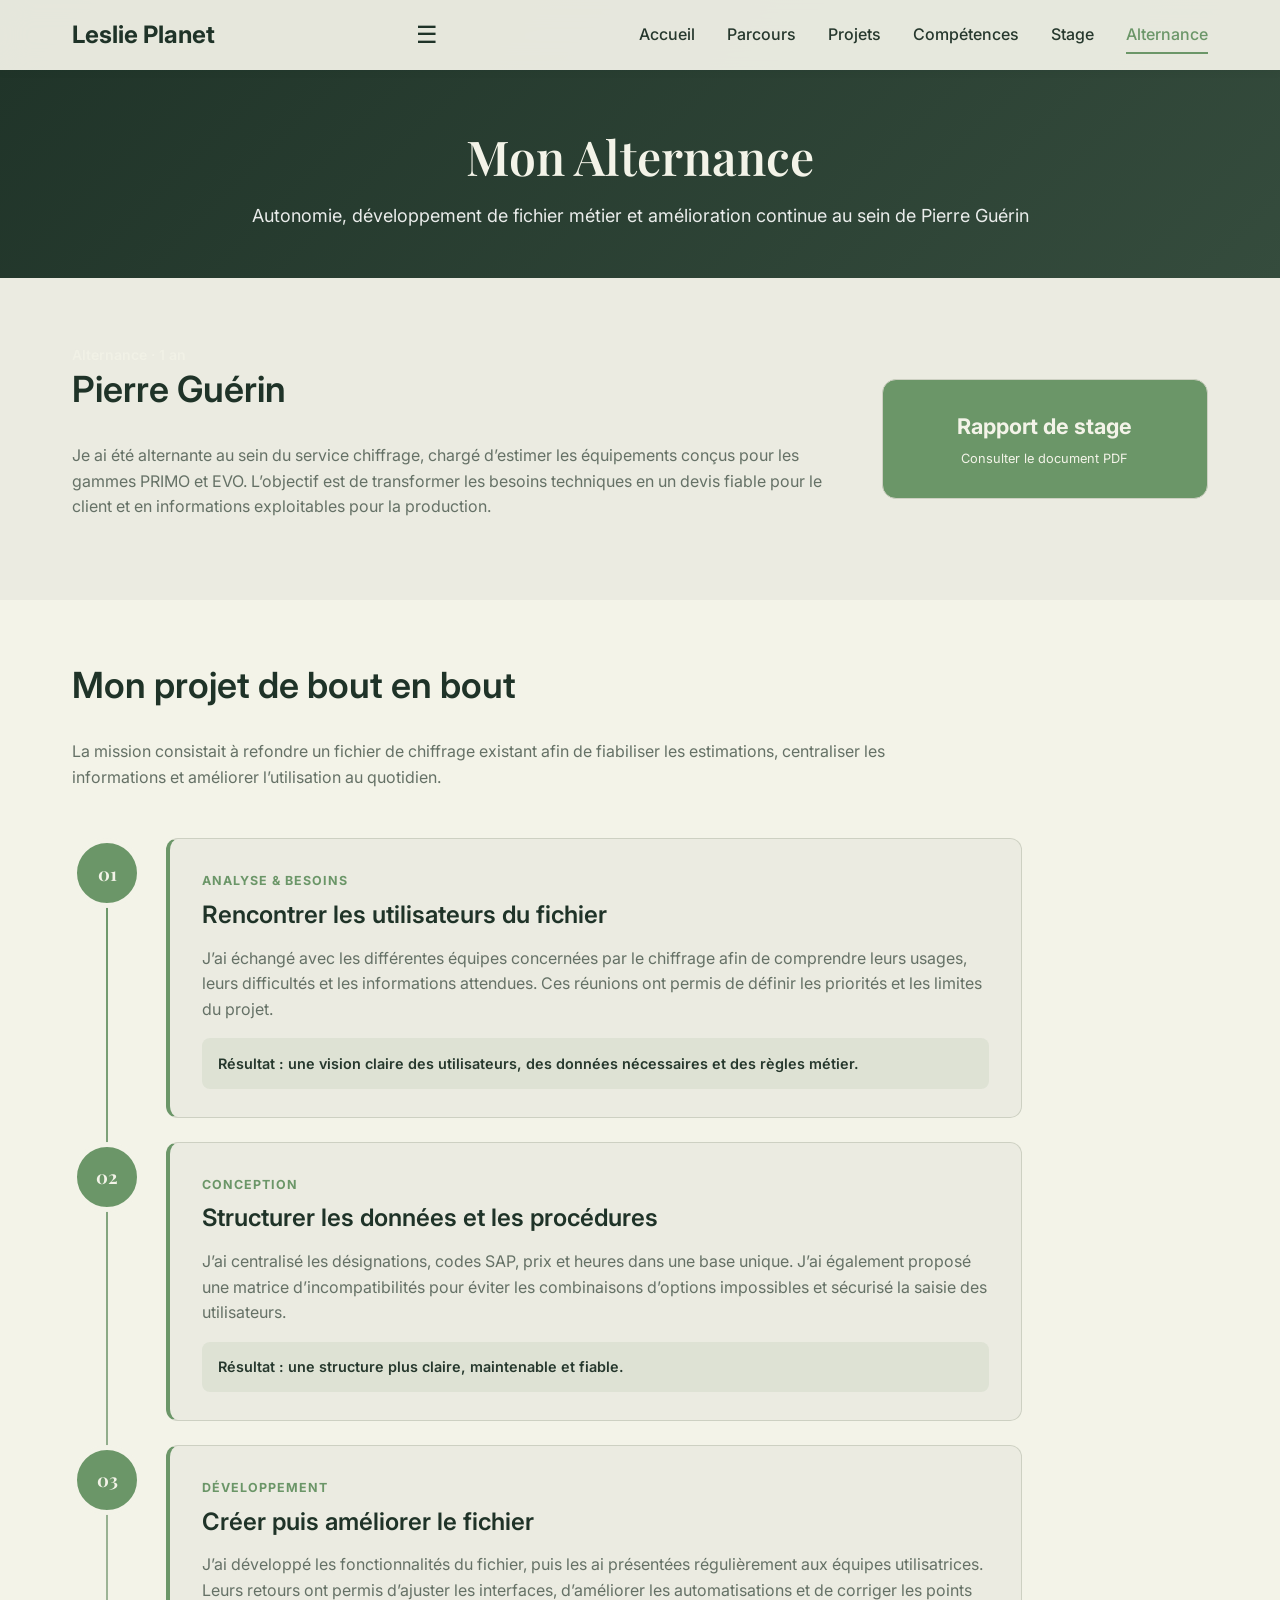
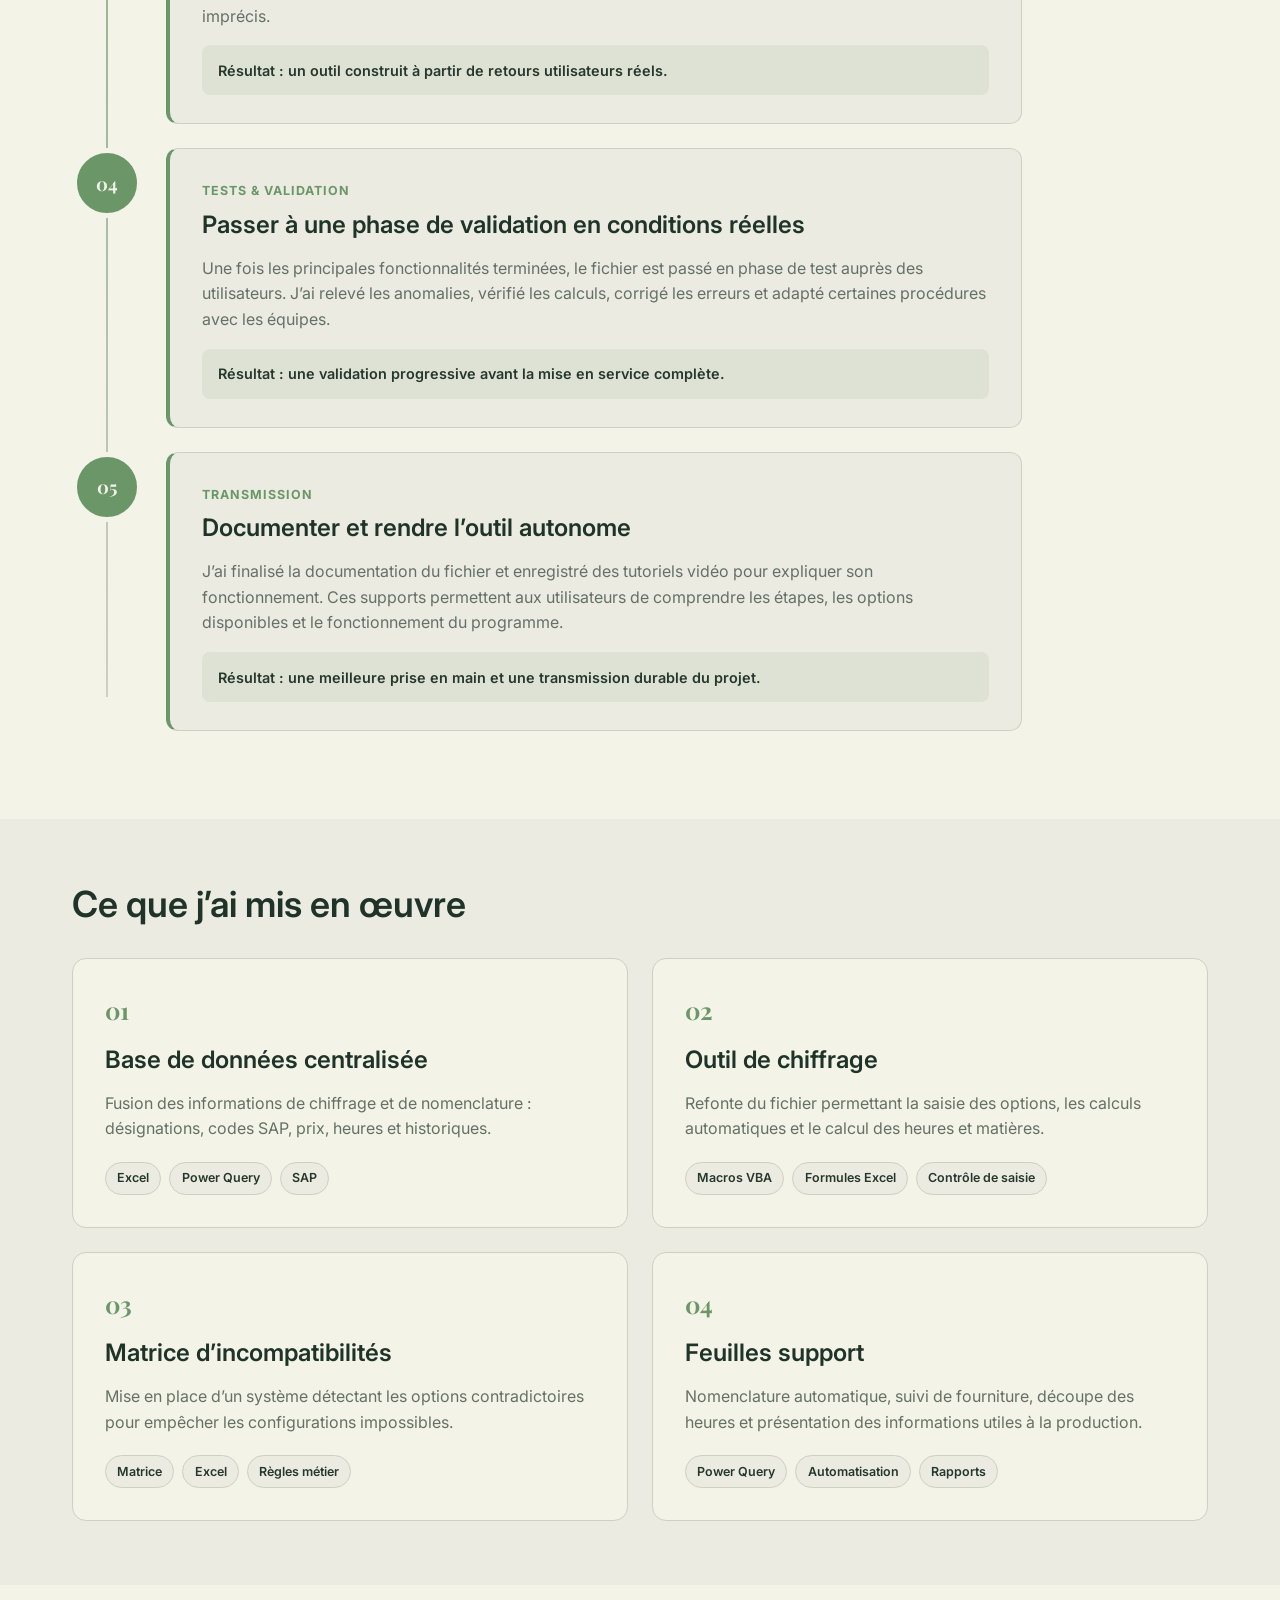
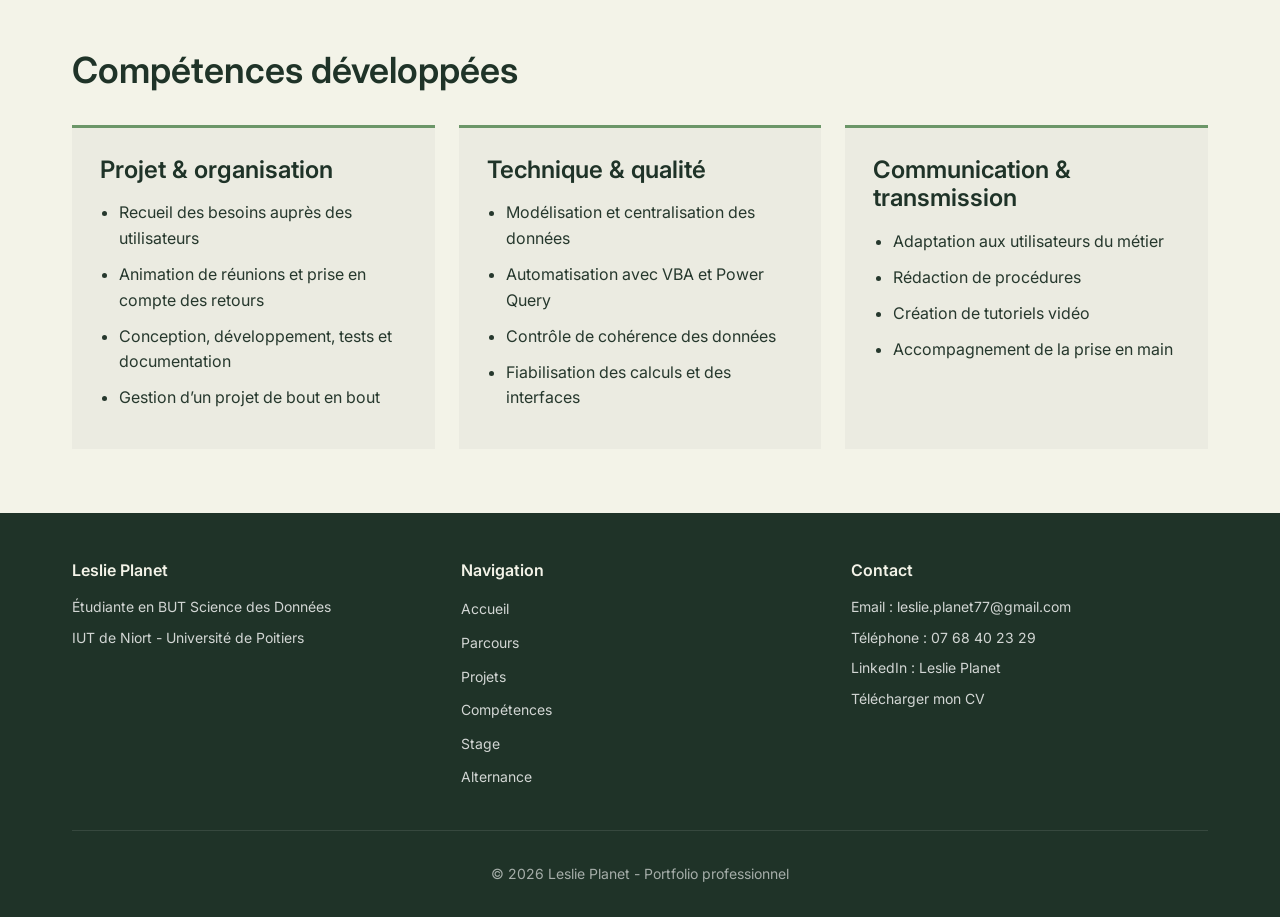
==== commit 618703bc: "feat: add report button for alternance section and update styles" ====
--- a/alternance.html
+++ b/alternance.html
@@ -36,16 +36,17 @@
                     <span class="stage-period">Alternance · 1 an</span>
                     <h2>Pierre Guérin</h2>
                     <p>
-                        Je ai étais alternante au sein du service chiffrage, chargé d’estimer les équipements
+                        Je ai été alternante au sein du service chiffrage, chargé d’estimer les équipements
                         conçus pour les gammes PRIMO et EVO. L’objectif est de transformer les besoins
                         techniques en un devis fiable pour le client et en informations exploitables
                         pour la production.
                     </p>
                 </div>
                 <div class="alternance-facts">
-                    <div><strong>1 an</strong><span>d’alternance</span></div>
-                    <div><strong>2 gammes</strong><span>PRIMO &amp; EVO</span></div>
-                    <div><strong>De A à Z</strong><span>conception du projet</span></div>
+                    <a href="Stage/Rapport_LesliePLANET%20(1).pdf" class="alternance-report-btn" target="_blank" rel="noopener noreferrer">
+                        <strong>Rapport de stage</strong>
+                        <span>Consulter le document PDF</span>
+                    </a>
                 </div>
             </div>
         </div>
--- a/css/style.css
+++ b/css/style.css
@@ -3036,3 +3036,36 @@
 .skills-columns li {
     margin-bottom: 0.65rem;
 }
+
+/* Bouton du rapport d’alternance */
+.alternance-facts {
+    grid-template-columns: 1fr;
+}
+
+.alternance-report-btn {
+    min-height: 120px;
+    display: flex;
+    flex-direction: column;
+    justify-content: center;
+    align-items: center;
+    padding: 1.25rem;
+    border: 1px solid var(--border-color);
+    border-radius: 14px;
+    background: var(--primary-blue);
+    text-align: center;
+    transition: var(--transition);
+}
+
+.alternance-report-btn strong {
+    color: var(--white);
+}
+
+.alternance-report-btn span {
+    color: var(--white);
+}
+
+.alternance-report-btn:hover,
+.alternance-report-btn:focus,
+.alternance-report-btn:visited {
+    background: var(--secondary-blue);
+}
